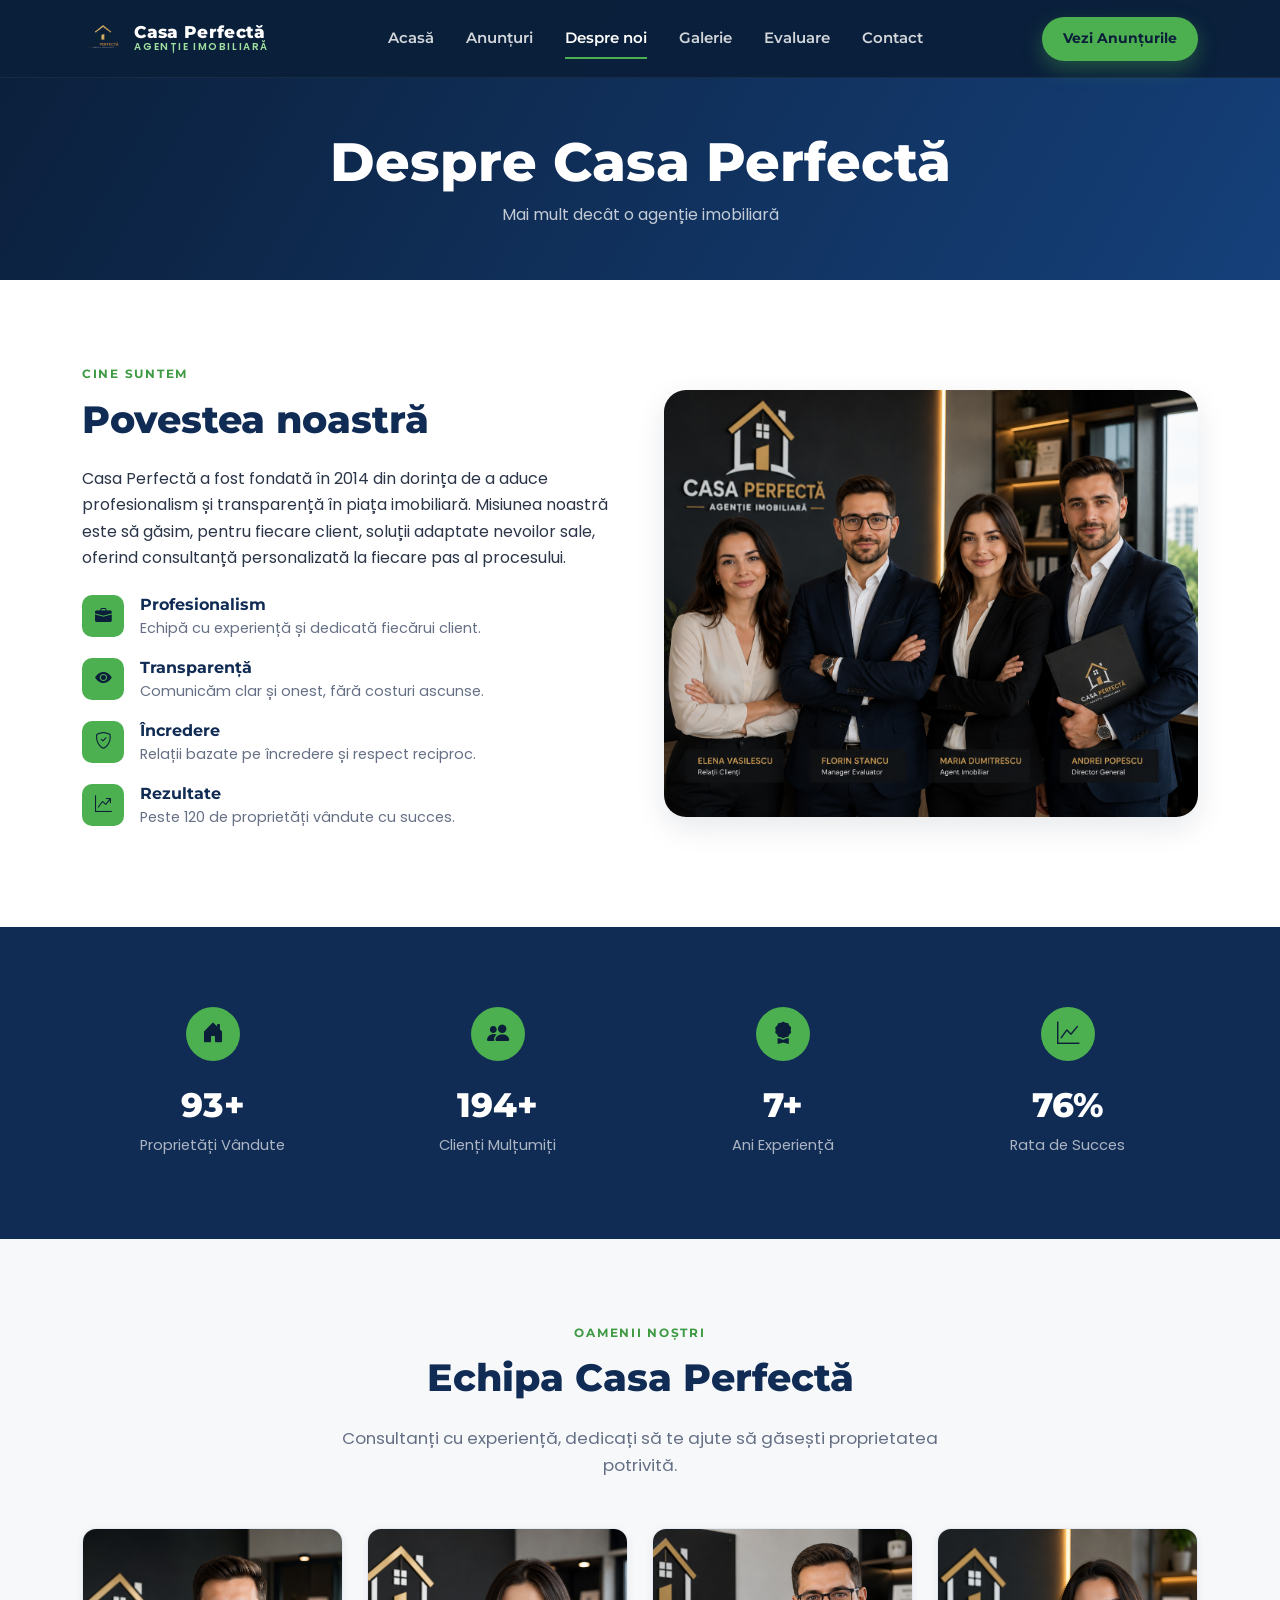
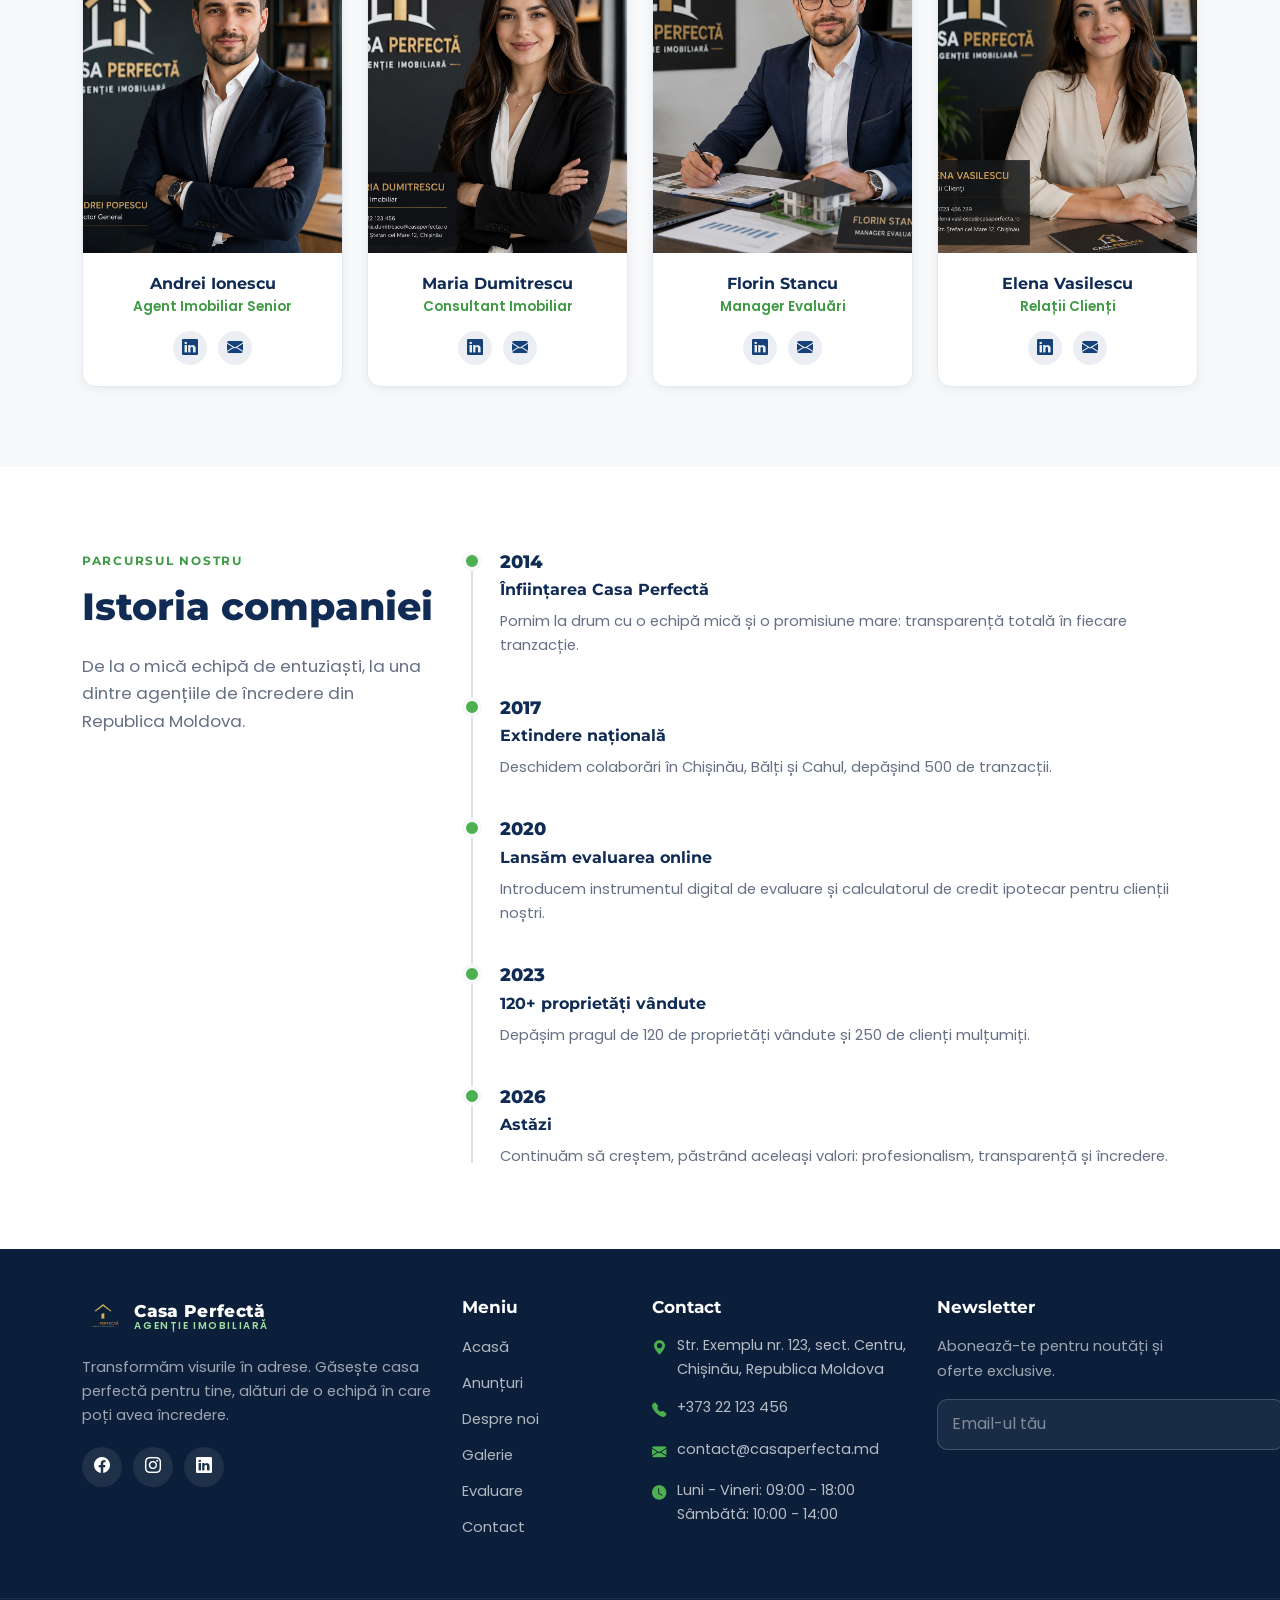
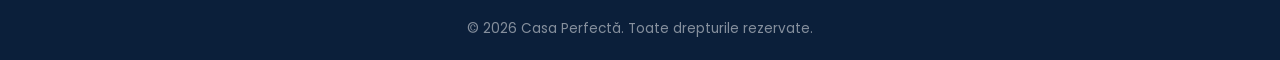
==== about.html @ 6052bcd1 "Primul commit" ====
<!DOCTYPE html>
<html lang="ro-MD">
<head>
<meta charset="UTF-8">
<meta name="viewport" content="width=device-width, initial-scale=1.0">
<title>Despre Noi – Casa Perfectă Agenție Imobiliară</title>
<meta name="description" content="Află povestea, misiunea și echipa Casa Perfectă – peste 10 ani de experiență și 120+ proprietăți vândute cu succes în Republica Moldova.">
<meta name="robots" content="index, follow">
<link rel="canonical" href="about.html">
<meta property="og:title" content="Despre Noi – Casa Perfectă Republica Moldova">
<meta property="og:description" content="Povestea, misiunea și echipa din spatele agenției Casa Perfectă.">
<meta property="og:type" content="website">
<link rel="icon" type="image/png" href="img/logo.png">
<link rel="apple-touch-icon" href="img/logo.png">
<link rel="preconnect" href="https://fonts.googleapis.com">
<link rel="preconnect" href="https://fonts.gstatic.com" crossorigin>
<link href="https://fonts.googleapis.com/css2?family=Montserrat:wght@500;600;700;800&family=Poppins:wght@300;400;500;600&display=swap" rel="stylesheet">
<link href="https://cdn.jsdelivr.net/npm/bootstrap@5.3.3/dist/css/bootstrap.min.css" rel="stylesheet">
<link href="https://cdn.jsdelivr.net/npm/bootstrap-icons@1.11.3/font/bootstrap-icons.css" rel="stylesheet">
<link href="css/style.css" rel="stylesheet">
</head>
<body>
<a href="#main-content" class="skip-link">Sari la conținutul principal</a>

<header>
  <nav class="site-navbar" id="siteNavbar">
    <div class="container navbar-inner">
      <a href="index.html" class="brand" aria-label="Casa Perfectă – Acasă">
        <img src="img/logo.png" alt="Sigla agenției imobiliare Casa Perfectă" width="42" height="42">
        <span class="brand-text"><strong>Casa Perfectă</strong><span>Agenție Imobiliară</span></span>
      </a>
      <ul class="nav-links d-none d-lg-flex">
        <li><a href="index.html">Acasă</a></li>
        <li><a href="listings.html">Anunțuri</a></li>
        <li><a href="about.html" class="active" aria-current="page">Despre noi</a></li>
        <li><a href="gallery.html">Galerie</a></li>
        <li><a href="evaluation.html">Evaluare</a></li>
        <li><a href="contact.html">Contact</a></li>
      </ul>
      <div class="d-none d-lg-block">
        <a href="listings.html" class="btn btn-gold btn-sm-pill">Vezi Anunțurile</a>
      </div>
      <button class="navbar-toggler-custom d-lg-none" type="button" data-bs-toggle="offcanvas" data-bs-target="#mobileMenu" aria-controls="mobileMenu" aria-label="Deschide meniul de navigare">
        <i class="bi bi-list"></i>
      </button>
    </div>
  </nav>

  <div class="offcanvas offcanvas-end offcanvas-menu" tabindex="-1" id="mobileMenu" aria-labelledby="mobileMenuLabel">
    <div class="offcanvas-header">
      <a href="index.html" class="brand">
        <img src="img/logo.png" alt="Casa Perfectă" width="38" height="38">
        <span class="brand-text"><strong>Casa Perfectă</strong><span>Agenție Imobiliară</span></span>
      </a>
      <button type="button" class="btn-close btn-close-custom" data-bs-dismiss="offcanvas" aria-label="Închide meniul"></button>
    </div>
    <div class="offcanvas-body d-flex flex-column">
      <ul class="nav-links">
        <li><a href="index.html">Acasă</a></li>
        <li><a href="listings.html">Anunțuri</a></li>
        <li><a href="about.html" class="active" aria-current="page">Despre noi</a></li>
        <li><a href="gallery.html">Galerie</a></li>
        <li><a href="evaluation.html">Evaluare</a></li>
        <li><a href="contact.html">Contact</a></li>
      </ul>
      <a href="listings.html" class="btn btn-gold w-100">Vezi Anunțurile</a>
      <a href="tel:+37322123456" class="btn btn-outline-light-custom w-100 mt-2">Sună acum</a>
    </div>
  </div>
</header>

<main id="main-content">
  <section class="page-header">
    <div class="container">
      <h1>Despre Casa Perfectă</h1>
      <p>Mai mult decât o agenție imobiliară</p>
    </div>
  </section>

  <!-- POVESTEA NOASTRĂ -->
  <section class="section-pad">
    <div class="container">
      <div class="row align-items-center g-5">
        <div class="col-lg-6">
          <span class="eyebrow">Cine suntem</span>
          <h2>Povestea noastră</h2>
          <p>Casa Perfectă a fost fondată în 2014 din dorința de a aduce profesionalism și transparență în piața imobiliară. Misiunea noastră este să găsim, pentru fiecare client, soluții adaptate nevoilor sale, oferind consultanță personalizată la fiecare pas al procesului.</p>

          <ul class="value-list mt-4">
            <li>
              <div class="value-icon"><i class="bi bi-briefcase-fill"></i></div>
              <div>
                <h3>Profesionalism</h3>
                <p>Echipă cu experiență și dedicată fiecărui client.</p>
              </div>
            </li>
            <li>
              <div class="value-icon"><i class="bi bi-eye-fill"></i></div>
              <div>
                <h3>Transparență</h3>
                <p>Comunicăm clar și onest, fără costuri ascunse.</p>
              </div>
            </li>
            <li>
              <div class="value-icon"><i class="bi bi-shield-check"></i></div>
              <div>
                <h3>Încredere</h3>
                <p>Relații bazate pe încredere și respect reciproc.</p>
              </div>
            </li>
            <li>
              <div class="value-icon"><i class="bi bi-graph-up-arrow"></i></div>
              <div>
                <h3>Rezultate</h3>
                <p>Peste 120 de proprietăți vândute cu succes.</p>
              </div>
            </li>
          </ul>
        </div>
        <div class="col-lg-6">
          <div class="about-photo">
            <img src="img/team/team-group.jpg" alt="Echipa agenției imobiliare Casa Perfectă" loading="lazy" width="1200" height="900">
          </div>
        </div>
      </div>
    </div>
  </section>

  <!-- COUNTER -->
  <section class="section-pad bg-navy">
    <div class="container">
      <div class="counter-row on-dark">
        <div class="counter-item">
          <div class="counter-icon"><i class="bi bi-house-door-fill"></i></div>
          <span class="counter-num" data-target="120" data-suffix="+">0</span>
          <span class="counter-label">Proprietăți Vândute</span>
        </div>
        <div class="counter-item">
          <div class="counter-icon"><i class="bi bi-people-fill"></i></div>
          <span class="counter-num" data-target="250" data-suffix="+">0</span>
          <span class="counter-label">Clienți Mulțumiți</span>
        </div>
        <div class="counter-item">
          <div class="counter-icon"><i class="bi bi-award-fill"></i></div>
          <span class="counter-num" data-target="10" data-suffix="+">0</span>
          <span class="counter-label">Ani Experiență</span>
        </div>
        <div class="counter-item">
          <div class="counter-icon"><i class="bi bi-graph-up"></i></div>
          <span class="counter-num" data-target="98" data-suffix="%">0</span>
          <span class="counter-label">Rata de Succes</span>
        </div>
      </div>
    </div>
  </section>

  <!-- ECHIPA -->
  <section class="section-pad bg-beige">
    <div class="container">
      <div class="text-center mb-5">
        <span class="eyebrow">Oamenii noștri</span>
        <h2>Echipa Casa Perfectă</h2>
        <p class="section-subtitle mx-auto">Consultanți cu experiență, dedicați să te ajute să găsești proprietatea potrivită.</p>
      </div>
      <div class="row g-4">
        <div class="col-sm-6 col-lg-3">
          <article class="team-card">
            <div class="tc-media"><img src="img/team/team-1.jpg" alt="Andrei Ionescu, agent imobiliar senior la Casa Perfectă" loading="lazy" width="500" height="600"></div>
            <div class="tc-body">
              <h3>Andrei Ionescu</h3>
              <p class="role">Agent Imobiliar Senior</p>
              <div class="social-icons">
                <a href="https://linkedin.com" target="_blank" rel="noopener noreferrer" aria-label="LinkedIn Andrei Ionescu"><i class="bi bi-linkedin"></i></a>
                <a href="mailto:andrei@casaperfecta.md" aria-label="Email Andrei Ionescu"><i class="bi bi-envelope-fill"></i></a>
              </div>
            </div>
          </article>
        </div>
        <div class="col-sm-6 col-lg-3">
          <article class="team-card">
            <div class="tc-media"><img src="img/team/team-2.jpg" alt="Maria Dumitrescu, consultant imobiliar la Casa Perfectă" loading="lazy" width="500" height="600"></div>
            <div class="tc-body">
              <h3>Maria Dumitrescu</h3>
              <p class="role">Consultant Imobiliar</p>
              <div class="social-icons">
                <a href="https://linkedin.com" target="_blank" rel="noopener noreferrer" aria-label="LinkedIn Maria Dumitrescu"><i class="bi bi-linkedin"></i></a>
                <a href="mailto:maria@casaperfecta.md" aria-label="Email Maria Dumitrescu"><i class="bi bi-envelope-fill"></i></a>
              </div>
            </div>
          </article>
        </div>
        <div class="col-sm-6 col-lg-3">
          <article class="team-card">
            <div class="tc-media"><img src="img/team/team-3.jpg" alt="Florin Stancu, manager evaluări la Casa Perfectă" loading="lazy" width="500" height="600"></div>
            <div class="tc-body">
              <h3>Florin Stancu</h3>
              <p class="role">Manager Evaluări</p>
              <div class="social-icons">
                <a href="https://linkedin.com" target="_blank" rel="noopener noreferrer" aria-label="LinkedIn Florin Stancu"><i class="bi bi-linkedin"></i></a>
                <a href="mailto:florin@casaperfecta.md" aria-label="Email Florin Stancu"><i class="bi bi-envelope-fill"></i></a>
              </div>
            </div>
          </article>
        </div>
        <div class="col-sm-6 col-lg-3">
          <article class="team-card">
            <div class="tc-media"><img src="img/team/team-4.jpg" alt="Elena Vasilescu, specialist relații clienți la Casa Perfectă" loading="lazy" width="500" height="600"></div>
            <div class="tc-body">
              <h3>Elena Vasilescu</h3>
              <p class="role">Relații Clienți</p>
              <div class="social-icons">
                <a href="https://linkedin.com" target="_blank" rel="noopener noreferrer" aria-label="LinkedIn Elena Vasilescu"><i class="bi bi-linkedin"></i></a>
                <a href="mailto:elena@casaperfecta.md" aria-label="Email Elena Vasilescu"><i class="bi bi-envelope-fill"></i></a>
              </div>
            </div>
          </article>
        </div>
      </div>
    </div>
  </section>

  <!-- TIMELINE -->
  <section class="section-pad">
    <div class="container">
      <div class="row">
        <div class="col-lg-4">
          <span class="eyebrow">Parcursul nostru</span>
          <h2>Istoria companiei</h2>
          <p class="section-subtitle">De la o mică echipă de entuziaști, la una dintre agențiile de încredere din Republica Moldova.</p>
        </div>
        <div class="col-lg-8">
          <div class="timeline mt-4 mt-lg-0">
            <div class="timeline-item">
              <span class="year">2014</span>
              <h3>Înființarea Casa Perfectă</h3>
              <p>Pornim la drum cu o echipă mică și o promisiune mare: transparență totală în fiecare tranzacție.</p>
            </div>
            <div class="timeline-item">
              <span class="year">2017</span>
              <h3>Extindere națională</h3>
              <p>Deschidem colaborări în Chișinău, Bălți și Cahul, depășind 500 de tranzacții.</p>
            </div>
            <div class="timeline-item">
              <span class="year">2020</span>
              <h3>Lansăm evaluarea online</h3>
              <p>Introducem instrumentul digital de evaluare și calculatorul de credit ipotecar pentru clienții noștri.</p>
            </div>
            <div class="timeline-item">
              <span class="year">2023</span>
              <h3>120+ proprietăți vândute</h3>
              <p>Depășim pragul de 120 de proprietăți vândute și 250 de clienți mulțumiți.</p>
            </div>
            <div class="timeline-item">
              <span class="year">2026</span>
              <h3>Astăzi</h3>
              <p>Continuăm să creștem, păstrând aceleași valori: profesionalism, transparență și încredere.</p>
            </div>
          </div>
        </div>
      </div>
    </div>
  </section>
</main>

<footer class="site-footer">
  <div class="container py-5">
    <div class="row gy-4">
      <div class="col-lg-4 col-md-6">
        <a href="index.html" class="brand mb-3 d-inline-flex">
          <img src="img/logo.png" alt="Casa Perfectă" width="42" height="42">
          <span class="brand-text"><strong>Casa Perfectă</strong><span>Agenție Imobiliară</span></span>
        </a>
        <p>Transformăm visurile în adrese. Găsește casa perfectă pentru tine, alături de o echipă în care poți avea încredere.</p>
        <div class="social-icons">
          <a href="https://facebook.com" target="_blank" rel="noopener noreferrer" aria-label="Pagina noastră de Facebook"><i class="bi bi-facebook"></i></a>
          <a href="https://instagram.com" target="_blank" rel="noopener noreferrer" aria-label="Pagina noastră de Instagram"><i class="bi bi-instagram"></i></a>
          <a href="https://linkedin.com" target="_blank" rel="noopener noreferrer" aria-label="Pagina noastră de LinkedIn"><i class="bi bi-linkedin"></i></a>
        </div>
      </div>
      <div class="col-lg-2 col-md-6">
        <h3>Meniu</h3>
        <ul class="footer-links">
          <li><a href="index.html">Acasă</a></li>
          <li><a href="listings.html">Anunțuri</a></li>
          <li><a href="about.html">Despre noi</a></li>
          <li><a href="gallery.html">Galerie</a></li>
          <li><a href="evaluation.html">Evaluare</a></li>
          <li><a href="contact.html">Contact</a></li>
        </ul>
      </div>
      <div class="col-lg-3 col-md-6">
        <h3>Contact</h3>
        <ul class="footer-contact">
          <li><i class="bi bi-geo-alt-fill"></i><span>Str. Exemplu nr. 123, sect. Centru, Chișinău, Republica Moldova</span></li>
          <li><i class="bi bi-telephone-fill"></i><span><a href="tel:+37322123456">+373 22 123 456</a></span></li>
          <li><i class="bi bi-envelope-fill"></i><span><a href="mailto:contact@casaperfecta.md">contact@casaperfecta.md</a></span></li>
          <li><i class="bi bi-clock-fill"></i><span>Luni - Vineri: 09:00 - 18:00<br>Sâmbătă: 10:00 - 14:00</span></li>
        </ul>
      </div>
      <div class="col-lg-3 col-md-6">
        <h3>Newsletter</h3>
        <p>Abonează-te pentru noutăți și oferte exclusive.</p>
        <form class="newsletter-form" id="newsletterForm" novalidate>
          <label for="newsletterEmail" class="visually-hidden">Adresa ta de email</label>
          <input type="email" id="newsletterEmail" placeholder="Email-ul tău" required>
          <button type="submit" aria-label="Abonează-te"><i class="bi bi-send-fill"></i></button>
        </form>
      </div>
    </div>
  </div>
  <div class="footer-bottom">
    <div class="container">&copy; <span id="currentYear">2026</span> Casa Perfectă. Toate drepturile rezervate.</div>
  </div>
</footer>

<button class="back-to-top" id="backToTop" aria-label="Înapoi sus"><i class="bi bi-arrow-up"></i></button>

<script src="https://cdn.jsdelivr.net/npm/bootstrap@5.3.3/dist/js/bootstrap.bundle.min.js"></script>
<script src="js/main.js" defer></script>
</body>
</html>
---- css/style.css ----
/* ==========================================================================
   CASA PERFECTĂ — style.css
   Agenție imobiliară — foaie de stil principală
  Paletă: albastru închis + verde accent (vezi variabile mai jos)
   Fonturi: Montserrat (titluri) / Poppins (text)
   ========================================================================== */

/* ---------- 1. DESIGN TOKENS ---------- */
:root{
  /* Culori principale */
  --navy-900:#0b1f3a;
  --navy-800:#102b54;
  --navy-700:#15407a;
  --navy-600:#1565C0;
  --navy-tint:#4f8fd8;

  --gold-300:#c9eecb;
  --gold-400:#9fdf9f;
  --gold-500:#4CAF50;
  --gold-600:#3f9a44;
  --gold-700:#2f7d33;

  --beige-100:#f6f8fa;
  --beige-200:#ebeff4;
  --beige-300:#d9e1ea;

  --gray-100:#f4f7fb;
  --gray-200:#e3eaf2;
  --gray-400:#98a6b8;
  --gray-600:#64748b;
  --gray-800:#334155;

  --white:#ffffff;
  --text-body:#2b3548;
  --text-muted:#667085;

  /* Tipografie */
  --font-heading:'Montserrat', sans-serif;
  --font-body:'Poppins', sans-serif;

  /* Layout */
  --radius-sm:8px;
  --radius-md:14px;
  --radius-lg:22px;
  --shadow-sm:0 2px 10px rgba(11,31,58,.06);
  --shadow-md:0 10px 30px rgba(11,31,58,.10);
  --shadow-lg:0 20px 50px rgba(11,31,58,.18);
  --navbar-h:78px;
}

/* ---------- 2. RESET / BASE ---------- */
html{scroll-behavior:smooth; scroll-padding-top:calc(var(--navbar-h) + 12px);}
body{
  font-family:var(--font-body);
  color:var(--text-body);
  background:var(--white);
  font-size:16px;
  line-height:1.65;
  -webkit-font-smoothing:antialiased;
}
img{max-width:100%; height:auto; display:block;}
a{text-decoration:none; color:inherit;}
ul{list-style:none; margin:0; padding:0;}
button{font-family:inherit;}

h1,h2,h3,h4,h5,h6{
  font-family:var(--font-heading);
  font-weight:700;
  color:var(--navy-800) !important;
  line-height:1.2;
  margin-bottom:.6em;
}
h1{font-size:clamp(2rem, 1.4rem + 2.6vw, 3.4rem); font-weight:800;}
h2{font-size:clamp(1.6rem, 1.3rem + 1.4vw, 2.4rem); font-weight:800;}
h3{font-size:clamp(1.2rem, 1.05rem + .6vw, 1.5rem);}
p{margin-bottom:1rem;}
.text-muted-custom{color:var(--text-muted);}
.eyebrow{
  display:inline-block;
  font-family:var(--font-heading);
  font-weight:700;
  font-size:.78rem;
  letter-spacing:.14em;
  text-transform:uppercase;
  color:var(--gold-600);
  margin-bottom:.75rem;
}
.section-title{margin-bottom:.5rem;}
.section-subtitle{color:var(--text-muted); font-size:1.05rem; max-width:640px;}
.section-pad{padding:5rem 0;}
@media (max-width:767.98px){.section-pad{padding:3.2rem 0;}}
.bg-beige{background:var(--beige-100);}
.bg-navy{background:var(--navy-800); color:var(--white);}
.bg-navy h1,.bg-navy h2,.bg-navy h3{color:var(--white) !important;}

:focus-visible{outline:3px solid var(--gold-400); outline-offset:2px; border-radius:4px;}

/* ---------- 3. BUTTONS ---------- */
.btn{
  font-family:var(--font-heading);
  font-weight:700;
  font-size:.95rem;
  border-radius:10px;
  padding:.8rem 1.7rem;
  min-height:44px;
  display:inline-flex;
  align-items:center;
  justify-content:center;
  gap:.5rem;
  transition:transform .18s ease, box-shadow .18s ease, background-color .18s ease, color .18s ease, border-color .18s ease;
  border:2px solid transparent;
}
.btn-gold{
  background:var(--gold-500);
  color:var(--navy-900);
  box-shadow:0 8px 20px rgba(76,175,80,.35);
}
.btn-gold:hover, .btn-gold:focus{
  background:var(--gold-600);
  color:var(--navy-900);
  transform:translateY(-2px);
  box-shadow:0 12px 26px rgba(76,175,80,.45);
}
.btn-outline-light-custom{
  background:transparent;
  border-color:rgba(255,255,255,.55);
  color:var(--white);
}
.btn-outline-light-custom:hover{
  background:rgba(255,255,255,.12);
  border-color:var(--white);
  color:var(--white);
}
.btn-navy{
  background:var(--navy-800);
  color:var(--white);
}
.btn-navy:hover{background:var(--navy-700); color:var(--white); transform:translateY(-2px);}
.btn-outline-navy{
  background:transparent;
  border-color:var(--navy-700);
  color:var(--navy-700);
}
.btn-outline-navy:hover{background:var(--navy-700); color:var(--white);}
.btn-link-gold{
  color:var(--gold-600);
  font-weight:700;
  padding:.4rem 0;
  border-bottom:2px solid transparent;
}
.btn-link-gold:hover{border-color:var(--gold-500); color:var(--gold-700);}
.btn-sm-pill{border-radius:999px; padding:.55rem 1.2rem; font-size:.85rem;}

/* ---------- 4. NAVBAR ---------- */
.site-navbar{
  position:fixed; top:0; left:0; right:0; z-index:1040;
  height:var(--navbar-h);
  background:rgba(11,31,58,.97);
  -webkit-backdrop-filter:blur(6px);
  backdrop-filter:blur(6px);
  border-bottom:1px solid rgba(255,255,255,.06);
  transition:height .25s ease, background-color .25s ease;
}
.site-navbar.is-scrolled{height:64px; box-shadow:0 6px 24px rgba(0,0,0,.25);}
.site-navbar .navbar-inner{height:100%; display:flex; align-items:center; justify-content:space-between;}
.brand{display:flex; align-items:center; gap:.65rem;}
.brand img{width:42px; height:42px;}
.brand-text{display:flex; flex-direction:column; line-height:1.05;}
.brand-text strong{font-family:var(--font-heading); font-weight:800; color:var(--white); font-size:1.05rem; letter-spacing:.02em;}
.brand-text span{font-size:.62rem; letter-spacing:.16em; color:var(--gold-400); text-transform:uppercase; font-weight:600;}

.nav-links{display:flex; align-items:center; gap:2rem;}
.nav-links a{
  font-family:var(--font-heading);
  font-weight:600;
  font-size:.93rem;
  color:rgba(255,255,255,.82);
  position:relative;
  padding:.4rem 0;
  min-height:44px;
  display:flex;
  align-items:center;
}
.nav-links a::after{
  content:""; position:absolute; left:0; bottom:2px; width:0; height:2px;
  background:var(--gold-500); transition:width .2s ease;
}
.nav-links a:hover::after, .nav-links a.active::after{width:100%;}
.nav-links a.active{color:var(--white);}

.navbar-toggler-custom{
  background:transparent; border:0; color:var(--white); font-size:1.6rem;
  width:44px; height:44px; display:flex; align-items:center; justify-content:center;
}

.offcanvas-menu{background:var(--navy-900); color:var(--white); width:300px;}
.offcanvas-menu .offcanvas-header{border-bottom:1px solid rgba(255,255,255,.08);}
.offcanvas-menu .nav-links{flex-direction:column; align-items:flex-start; gap:0; width:100%;}
.offcanvas-menu .nav-links a{width:100%; padding:.9rem 0; min-height:48px; border-bottom:1px solid rgba(255,255,255,.06);}
.offcanvas-menu .btn{width:100%; margin-top:1.2rem;}
.btn-close-custom{filter:invert(1); opacity:.8;}

/* ---------- 5. HERO (index) ---------- */
.hero-home{
  --hero-img:url("../img/hero/hero-home.jpg");
}
.hero{
  position:relative;
  margin-top:0;
  padding-top:calc(var(--navbar-h) + 5rem);
  padding-bottom:6rem;
  background:linear-gradient(120deg, rgba(11,31,58,.94) 0%, rgba(16,43,84,.88) 45%, rgba(21,64,122,.65) 100%), var(--navy-900);
  background-size:cover;
  overflow:hidden;
}
.hero::after{
  content:""; position:absolute; inset:0; z-index:0;
  background-image:var(--hero-img);
  background-size:cover; background-position:center;
  opacity:.42; mix-blend-mode:luminosity;
}
.hero .container{position:relative; z-index:1;}
.hero h1{color:var(--white) !important; max-width:680px;}
.hero h1 .text-gold{color:var(--gold-400);}
.hero p.lead{color:rgba(255,255,255,.82); max-width:560px; font-size:1.12rem;}

.advantage-strip{
  position:relative; z-index:1;
  margin-top:3.5rem;
  display:grid;
  grid-template-columns:repeat(4,1fr);
  gap:1.25rem;
}
@media (max-width:991.98px){.advantage-strip{grid-template-columns:repeat(2,1fr);}}
@media (max-width:575.98px){.advantage-strip{grid-template-columns:1fr;}}
.advantage-card{
  background:rgba(255,255,255,.06);
  border:1px solid rgba(255,255,255,.12);
  border-radius:var(--radius-md);
  padding:1.5rem 1.3rem;
  color:var(--white);
}
.advantage-card .adv-icon{
  width:48px; height:48px; border-radius:12px;
  background:var(--gold-500); color:var(--navy-900);
  display:flex; align-items:center; justify-content:center;
  font-size:1.3rem; margin-bottom:1rem;
}
.advantage-card h3{color:var(--white) !important; font-size:1.05rem; margin-bottom:.35rem;}
.advantage-card p{color:rgba(255,255,255,.68); font-size:.92rem; margin-bottom:0;}

/* Page header banner (toate paginile interioare) */
.page-header{
  background:linear-gradient(120deg, var(--navy-900), var(--navy-700));
  color:var(--white);
  padding-top:calc(var(--navbar-h) + 3.2rem);
  padding-bottom:3.2rem;
  text-align:center;
}
.page-header h1{color:var(--white) !important; margin-bottom:.5rem;}
.page-header p{color:rgba(255,255,255,.75); max-width:560px; margin:0 auto;}

/* ---------- 6. CARDS: proprietăți ---------- */
.property-card{
  background:var(--white);
  border-radius:var(--radius-md);
  overflow:hidden;
  box-shadow:var(--shadow-sm);
  border:1px solid var(--gray-200);
  transition:transform .22s ease, box-shadow .22s ease;
  height:100%;
  display:flex; flex-direction:column;
}
.property-card:hover{transform:translateY(-6px); box-shadow:var(--shadow-lg);}
.property-card .pc-media{position:relative; aspect-ratio:4/3; overflow:hidden;}
.property-card .pc-media img{width:100%; height:100%; object-fit:cover; transition:transform .4s ease;}
.property-card:hover .pc-media img{transform:scale(1.07);}
.pc-badge{
  position:absolute; top:.85rem; left:.85rem;
  background:var(--gold-500); color:var(--navy-900);
  font-family:var(--font-heading); font-weight:700; font-size:.72rem;
  padding:.32rem .7rem; border-radius:999px; letter-spacing:.02em;
}
.pc-fav{
  position:absolute; top:.85rem; right:.85rem;
  width:36px; height:36px; border-radius:50%;
  background:rgba(255,255,255,.9); color:var(--navy-700);
  display:flex; align-items:center; justify-content:center;
  border:0; font-size:1rem;
}
.pc-body{padding:1.2rem 1.3rem 1.4rem; display:flex; flex-direction:column; flex:1;}
.pc-body h3{font-size:1.05rem; margin-bottom:.25rem;}
.pc-body h3 a{color:var(--navy-800);}
.pc-body h3 a:hover{color:var(--gold-600);}
.pc-location{color:var(--text-muted); font-size:.86rem; display:flex; align-items:center; gap:.4rem; margin-bottom:.7rem;}
.pc-price{font-family:var(--font-heading); font-weight:800; color:var(--gold-600); font-size:1.3rem; margin-bottom:.8rem;}
.pc-specs{
  display:flex; gap:1rem; flex-wrap:wrap;
  border-top:1px solid var(--gray-200);
  padding-top:.8rem; margin-top:auto;
  font-size:.83rem; color:var(--text-muted);
}
.pc-specs span{display:flex; align-items:center; gap:.35rem;}

/* ---------- 7. TESTIMONIALS ---------- */
.testimonial-section{
  background:linear-gradient(120deg, var(--navy-900), var(--navy-700));
  color:var(--white);
  position:relative;
}
.testimonial-slider{max-width:760px; margin:0 auto; position:relative;}
.testimonial-track{overflow:hidden;}
.testimonial-slides{display:flex; transition:transform .5s ease;}
.testimonial-slide{flex:0 0 100%; text-align:center; padding:0 1rem;}
.testimonial-section h2{color:var(--white) !important;}
.testimonial-slide .quote-icon{font-size:2.2rem; color:var(--gold-500); margin-bottom:1rem;}
.testimonial-slide p.quote{font-size:1.15rem; color:rgba(255,255,255,.92); max-width:620px; margin:0 auto 1.5rem;}
.testimonial-author{display:flex; align-items:center; justify-content:center; gap:.8rem;}
.testimonial-author img{width:54px; height:54px; border-radius:50%; object-fit:cover; border:2px solid var(--gold-500);}
.testimonial-author .name{font-family:var(--font-heading); font-weight:700; color:var(--white); display:block;}
.testimonial-author .role{font-size:.82rem; color:rgba(255,255,255,.6);}
.slider-controls{display:flex; justify-content:center; align-items:center; gap:1.4rem; margin-top:2rem;}
.slider-arrow{
  width:44px; height:44px; border-radius:50%; border:1px solid rgba(255,255,255,.3);
  background:transparent; color:var(--white); display:flex; align-items:center; justify-content:center;
  transition:background .2s ease;
}
.slider-arrow:hover{background:rgba(255,255,255,.12);}
.slider-dots{display:flex; gap:.5rem;}
.slider-dots button{
  width:9px; height:9px; border-radius:50%; border:0; background:rgba(255,255,255,.3); padding:0;
}
.slider-dots button.active{background:var(--gold-500); width:22px; border-radius:6px;}

/* ---------- 8. COUNTERS ---------- */
.counter-row{display:grid; grid-template-columns:repeat(4,1fr); gap:1.5rem; text-align:center;}
@media (max-width:767.98px){.counter-row{grid-template-columns:repeat(2,1fr); gap:1.2rem;}}
.counter-item .counter-icon{
  width:54px; height:54px; border-radius:50%; background:var(--gold-500); color:var(--navy-900);
  display:flex; align-items:center; justify-content:center; font-size:1.4rem; margin:0 auto 1rem;
}
.counter-item .counter-num{
  font-family:var(--font-heading); font-weight:800; font-size:2.1rem; color:var(--navy-800);
  display:block;
}
.counter-row.on-dark .counter-num{color:var(--white);}
.counter-item .counter-label{color:var(--text-muted); font-size:.92rem;}
.counter-row.on-dark .counter-label{color:rgba(255,255,255,.65);}

/* ---------- 9. FOOTER ---------- */
.site-footer{background:var(--navy-900); color:rgba(255,255,255,.72);}
.site-footer h3{color:var(--white) !important; font-size:1.05rem; margin-bottom:1.1rem;}
.site-footer .brand-text strong{color:var(--white);}
.site-footer p{color:rgba(255,255,255,.6); font-size:.92rem;}
.footer-links li{margin-bottom:.6rem;}
.footer-links a{color:rgba(255,255,255,.68); font-size:.92rem; transition:color .2s ease;}
.footer-links a:hover{color:var(--gold-400);}
.footer-contact li{display:flex; gap:.7rem; margin-bottom:.9rem; font-size:.9rem; color:rgba(255,255,255,.7);}
.footer-contact li i{color:var(--gold-500); margin-top:.2rem;}
.social-icons{display:flex; gap:.7rem; margin-top:1.2rem;}
.social-icons a{
  width:40px; height:40px; border-radius:50%; background:rgba(255,255,255,.08);
  display:flex; align-items:center; justify-content:center; color:var(--white);
  transition:background .2s ease;
}
.social-icons a:hover{background:var(--gold-500); color:var(--navy-900);}
.newsletter-form{display:flex; gap:.5rem;}
.newsletter-form input{
  flex:1; border-radius:10px; border:1px solid rgba(255,255,255,.18);
  background:rgba(255,255,255,.06); color:var(--white); padding:.7rem .9rem; min-height:44px;
}
.newsletter-form input::placeholder{color:rgba(255,255,255,.45);}
.newsletter-form button{
  width:44px; height:44px; border-radius:10px; background:var(--gold-500); color:var(--navy-900); border:0;
  display:flex; align-items:center; justify-content:center; flex-shrink:0;
}
.footer-bottom{border-top:1px solid rgba(255,255,255,.08); padding:1.2rem 0; font-size:.85rem; text-align:center; color:rgba(255,255,255,.5);}

/* ---------- 10. BACK TO TOP ---------- */
.back-to-top{
  position:fixed; right:1.4rem; bottom:1.4rem; z-index:1030;
  width:48px; height:48px; border-radius:50%;
  background:var(--gold-500); color:var(--navy-900); border:0;
  display:flex; align-items:center; justify-content:center; font-size:1.2rem;
  box-shadow:var(--shadow-md);
  opacity:0; visibility:hidden; transform:translateY(12px);
  transition:opacity .25s ease, transform .25s ease, visibility .25s ease;
}
.back-to-top.show{opacity:1; visibility:visible; transform:translateY(0);}
.back-to-top:hover{background:var(--gold-600);}

/* ---------- 11. LISTINGS PAGE: filtre ---------- */
.filter-bar{
  background:var(--white);
  border-radius:var(--radius-md);
  box-shadow:var(--shadow-md);
  padding:1.6rem;
  margin-top:-4.5rem;
  position:relative; z-index:2;
}
.filter-bar label{font-size:.8rem; font-weight:700; color:var(--navy-700); margin-bottom:.35rem; font-family:var(--font-heading);}
.filter-bar .form-control, .filter-bar .form-select{
  border-radius:10px; border:1px solid var(--gray-200); min-height:46px; font-size:.92rem;
}
.filter-bar .form-control:focus, .filter-bar .form-select:focus{
  border-color:var(--gold-500); box-shadow:0 0 0 .2rem rgba(76,175,80,.18);
}
.results-bar{display:flex; align-items:center; justify-content:space-between; flex-wrap:wrap; gap:1rem; margin:2.2rem 0 1.5rem;}
.results-count{color:var(--text-muted); font-size:.93rem;}
.sort-select{min-width:220px;}
.no-results{display:none; text-align:center; padding:3.5rem 1rem; color:var(--text-muted);}
.no-results.show{display:block;}
.no-results i{font-size:2.6rem; color:var(--gray-400); margin-bottom:1rem; display:block;}

.pagination-custom{display:flex; justify-content:center; gap:.5rem; margin-top:2.5rem; flex-wrap:wrap;}
.pagination-custom button{
  min-width:44px; height:44px; border-radius:10px; border:1px solid var(--gray-200); background:var(--white);
  color:var(--navy-700); font-weight:600; font-family:var(--font-heading);
}
.pagination-custom button.active{background:var(--navy-800); color:var(--white); border-color:var(--navy-800);}
.pagination-custom button:disabled{opacity:.4;}

/* ---------- 12. ABOUT PAGE ---------- */
.value-list li{display:flex; gap:1rem; margin-bottom:1.1rem;}
.value-list .value-icon{
  width:42px; height:42px; border-radius:10px; background:var(--gold-500); color:var(--navy-900);
  display:flex; align-items:center; justify-content:center; flex-shrink:0; font-size:1.05rem;
}
.value-list h3{font-size:1rem; margin-bottom:.15rem;}
.value-list p{font-size:.9rem; color:var(--text-muted); margin-bottom:0;}
.about-photo{border-radius:var(--radius-lg); overflow:hidden; box-shadow:var(--shadow-md);}

.team-card{text-align:center; background:var(--white); border-radius:var(--radius-md); overflow:hidden; box-shadow:var(--shadow-sm); border:1px solid var(--gray-200); transition:transform .2s ease, box-shadow .2s ease;}
.team-card:hover{transform:translateY(-6px); box-shadow:var(--shadow-lg);}
.team-card .tc-media{aspect-ratio:4/5; overflow:hidden;}
.team-card .tc-media img{width:100%; height:100%; object-fit:cover;}
.team-card .tc-body{padding:1.3rem;}
.team-card h3{font-size:1rem; margin-bottom:.2rem;}
.team-card .role{color:var(--gold-600); font-size:.85rem; font-weight:600; margin-bottom:.8rem;}
.team-card .social-icons{justify-content:center; margin-top:.6rem;}
.team-card .social-icons a{width:34px; height:34px; background:var(--beige-200); color:var(--navy-700);}

.timeline{position:relative; padding-left:2.4rem;}
.timeline::before{content:""; position:absolute; left:9px; top:6px; bottom:6px; width:2px; background:var(--beige-300);}
.timeline-item{position:relative; padding-bottom:2.2rem;}
.timeline-item:last-child{padding-bottom:0;}
.timeline-item::before{
  content:""; position:absolute; left:-2.4rem; top:4px; width:20px; height:20px; border-radius:50%;
  background:var(--gold-500); border:4px solid var(--beige-100);
}
.timeline-item .year{font-family:var(--font-heading); font-weight:800; color:var(--navy-800); font-size:1.1rem;}
.timeline-item h3{margin-top:.25rem; font-size:1rem;}
.timeline-item p{color:var(--text-muted); font-size:.92rem; margin-bottom:0;}

/* ---------- 13. GALERIE + LIGHTBOX ---------- */
.gallery-filters{display:flex; flex-wrap:wrap; gap:.6rem; justify-content:center; margin-bottom:2.5rem;}
.gallery-filters button{
  border:1px solid var(--gray-200); background:var(--white); color:var(--navy-700);
  font-family:var(--font-heading); font-weight:600; font-size:.86rem;
  padding:.6rem 1.3rem; border-radius:999px; transition:all .2s ease; min-height:44px;
}
.gallery-filters button.active, .gallery-filters button:hover{background:var(--gold-500); border-color:var(--gold-500); color:var(--navy-900);}

.gallery-grid{
  display:grid;
  grid-template-columns:repeat(4, 1fr);
  gap:1.1rem;
}
@media (max-width:991.98px){.gallery-grid{grid-template-columns:repeat(3,1fr);}}
@media (max-width:575.98px){.gallery-grid{grid-template-columns:repeat(2,1fr);}}
.gallery-item{
  border-radius:var(--radius-md); overflow:hidden; cursor:pointer; position:relative; aspect-ratio:1/1;
  transition:transform .2s ease, opacity .25s ease;
}
.gallery-item.hide{display:none;}
.gallery-item img{width:100%; height:100%; object-fit:cover; transition:transform .4s ease;}
.gallery-item:hover img{transform:scale(1.09);}
.gallery-item .gi-overlay{
  position:absolute; inset:0; background:linear-gradient(0deg, rgba(11,31,58,.78), transparent 55%);
  display:flex; align-items:flex-end; padding:.9rem; opacity:0; transition:opacity .25s ease;
}
.gallery-item:hover .gi-overlay{opacity:1;}
.gi-overlay span{color:var(--white); font-family:var(--font-heading); font-weight:700; font-size:.85rem;}
.gallery-item .gi-zoom{
  position:absolute; top:.7rem; right:.7rem; width:34px; height:34px; border-radius:50%;
  background:rgba(255,255,255,.9); color:var(--navy-800); display:flex; align-items:center; justify-content:center;
  opacity:0; transition:opacity .25s ease; font-size:.85rem;
}
.gallery-item:hover .gi-zoom{opacity:1;}

.lightbox-overlay{
  position:fixed; inset:0; background:rgba(8,14,26,.94); z-index:1080;
  display:none; align-items:center; justify-content:center; padding:2rem;
}
.lightbox-overlay.open{display:flex;}
.lightbox-content{max-width:900px; width:100%; text-align:center;}
.lightbox-content img{max-height:75vh; margin:0 auto; border-radius:10px; box-shadow:0 20px 60px rgba(0,0,0,.5);}
.lightbox-caption{color:var(--white); margin-top:1rem; font-family:var(--font-heading);}
.lightbox-close, .lightbox-prev, .lightbox-next{
  position:fixed; background:rgba(255,255,255,.1); border:1px solid rgba(255,255,255,.25); color:var(--white);
  width:48px; height:48px; border-radius:50%; display:flex; align-items:center; justify-content:center; font-size:1.2rem;
}
.lightbox-close{top:1.5rem; right:1.5rem;}
.lightbox-prev{left:1.5rem; top:50%; transform:translateY(-50%);}
.lightbox-next{right:1.5rem; top:50%; transform:translateY(-50%);}
.lightbox-close:hover, .lightbox-prev:hover, .lightbox-next:hover{background:var(--gold-500); color:var(--navy-900); border-color:var(--gold-500);}
@media (max-width:575.98px){
  .lightbox-prev, .lightbox-next{width:40px; height:40px;}
  .lightbox-prev{left:.5rem;} .lightbox-next{right:.5rem;}
  .lightbox-close{top:.7rem; right:.7rem;}
}

/* ---------- 14. FORMS (contact / evaluare) ---------- */
.form-card{background:var(--white); border-radius:var(--radius-lg); box-shadow:var(--shadow-md); padding:2.2rem; border:1px solid var(--gray-200);}
.form-card-dark{background:var(--navy-800); color:var(--white); border-radius:var(--radius-lg); padding:2.2rem;}
.form-card-dark h2, .form-card-dark h3{color:var(--white) !important;}
.form-card-dark .form-label{color:rgba(255,255,255,.85);}
.form-label{font-family:var(--font-heading); font-weight:600; font-size:.88rem; color:var(--navy-700); margin-bottom:.4rem;}
.form-control, .form-select{
  border-radius:10px; border:1px solid var(--gray-200); min-height:46px; padding:.65rem .9rem; font-size:.95rem;
}
textarea.form-control{min-height:120px;}
.form-control:focus, .form-select:focus{border-color:var(--gold-500); box-shadow:0 0 0 .2rem rgba(76,175,80,.18);}
.form-card-dark .form-control, .form-card-dark .form-select{
  background:rgba(255,255,255,.07); border-color:rgba(255,255,255,.18); color:var(--white);
}
.form-card-dark .form-control::placeholder{color:rgba(255,255,255,.4);}
.invalid-feedback-custom{display:none; color:#e85d5d; font-size:.82rem; margin-top:.35rem;}
.was-validated-field.is-invalid .form-control,
.was-validated-field.is-invalid .form-select{border-color:#e85d5d;}
.was-validated-field.is-invalid .invalid-feedback-custom{display:block;}
.was-validated-field.is-valid .form-control,
.was-validated-field.is-valid .form-select{border-color:#4caf50;}
.form-success-msg{
  display:none; background:rgba(76,175,80,.12); border:1px solid #4caf50; color:#2e7d32;
  border-radius:10px; padding:1rem 1.2rem; margin-top:1rem; font-size:.92rem; align-items:center; gap:.6rem;
}
.form-success-msg.show{display:flex;}
.form-card-dark .form-success-msg{background:rgba(76,175,80,.18); color:#a5e6a8;}

/* Rezultat evaluare / credit */
.result-box{
  background:linear-gradient(135deg, var(--navy-800), var(--navy-700));
  color:var(--white); border-radius:var(--radius-lg); padding:2.2rem; text-align:center; height:100%;
  display:flex; flex-direction:column; justify-content:center;
}
.result-box .result-label{font-size:.85rem; color:rgba(255,255,255,.65); text-transform:uppercase; letter-spacing:.08em; font-family:var(--font-heading); font-weight:700;}
.result-box .result-value{font-family:var(--font-heading); font-weight:800; font-size:2.6rem; color:var(--gold-400); margin:.4rem 0;}
.result-box .result-range{color:rgba(255,255,255,.7); font-size:.88rem; margin-bottom:1.2rem;}
.result-box img{width:90px; margin:0 auto 1rem; opacity:.9;}
.result-box .result-note{font-size:.8rem; color:rgba(255,255,255,.55); margin-bottom:0;}

.calc-breakdown{margin-top:1rem; font-size:.88rem; color:rgba(255,255,255,.7); text-align:left;}
.calc-breakdown div{display:flex; justify-content:space-between; padding:.4rem 0; border-bottom:1px dashed rgba(255,255,255,.15);}
.calc-breakdown div:last-child{border-bottom:0;}

/* ---------- 15. CONTACT INFO + MAP ---------- */
.contact-info-list li{display:flex; gap:1rem; margin-bottom:1.4rem;}
.contact-info-list .ci-icon{
  width:46px; height:46px; border-radius:12px; background:var(--gold-500); color:var(--navy-900);
  display:flex; align-items:center; justify-content:center; flex-shrink:0; font-size:1.1rem;
}
.contact-info-list h3{font-size:.95rem; margin-bottom:.15rem; color:var(--white) !important;}
.contact-info-list p{font-size:.9rem; color:rgba(255,255,255,.65); margin-bottom:0;}
.map-frame{border-radius:var(--radius-md); overflow:hidden; box-shadow:var(--shadow-md); border:0; width:100%; height:280px;}

/* ---------- 16. UI COMPONENTS PALETTE (referință internă, neutilizat pe site) ---------- */
.skip-link{
  position:absolute; left:-999px; top:auto; background:var(--gold-500); color:var(--navy-900);
  padding:.8rem 1.2rem; z-index:2000; border-radius:0 0 10px 0; font-weight:700;
}
.skip-link:focus{left:0; top:0;}

/* ---------- 17. ANIMATIONS / REVEAL ---------- */
.reveal{opacity:0; transform:translateY(24px); transition:opacity .6s ease, transform .6s ease;}
.reveal.in{opacity:1; transform:translateY(0);}
@media (prefers-reduced-motion: reduce){
  html{scroll-behavior:auto;}
  *{animation-duration:.001ms !important; transition-duration:.001ms !important;}
  .reveal{opacity:1; transform:none;}
}

/* ---------- 18. UTILITARE ---------- */
.text-gold{color:var(--gold-500) !important;}
.bg-gold-soft{background:var(--gold-300) !important;}
.rounded-xl{border-radius:var(--radius-lg) !important;}
.shadow-soft{box-shadow:var(--shadow-md) !important;}
hr.divider{border-top:1px solid var(--gray-200); opacity:1;}

::selection{background:var(--gold-400); color:var(--navy-900);}

/* Scrollbar fin (webkit) */
::-webkit-scrollbar{width:10px;}
::-webkit-scrollbar-track{background:var(--gray-100);}
::-webkit-scrollbar-thumb{background:var(--gold-400); border-radius:10px;}
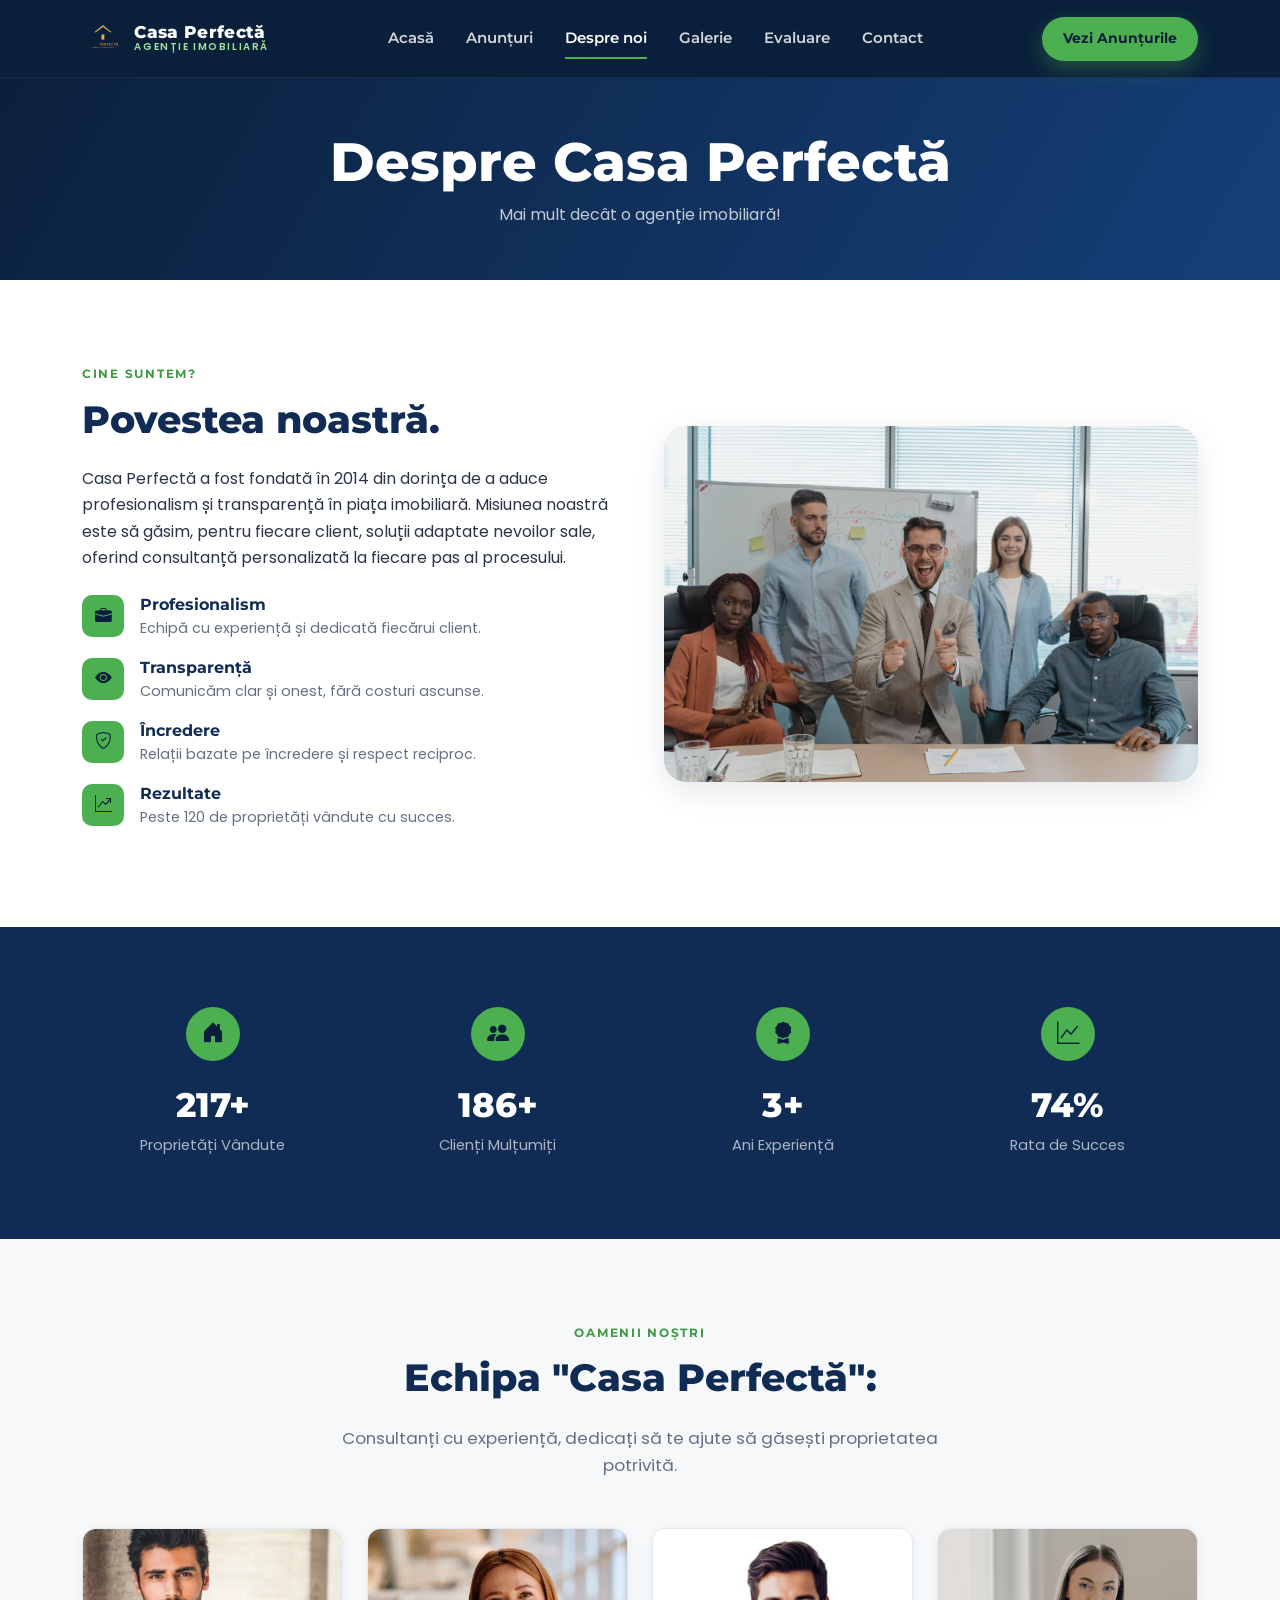
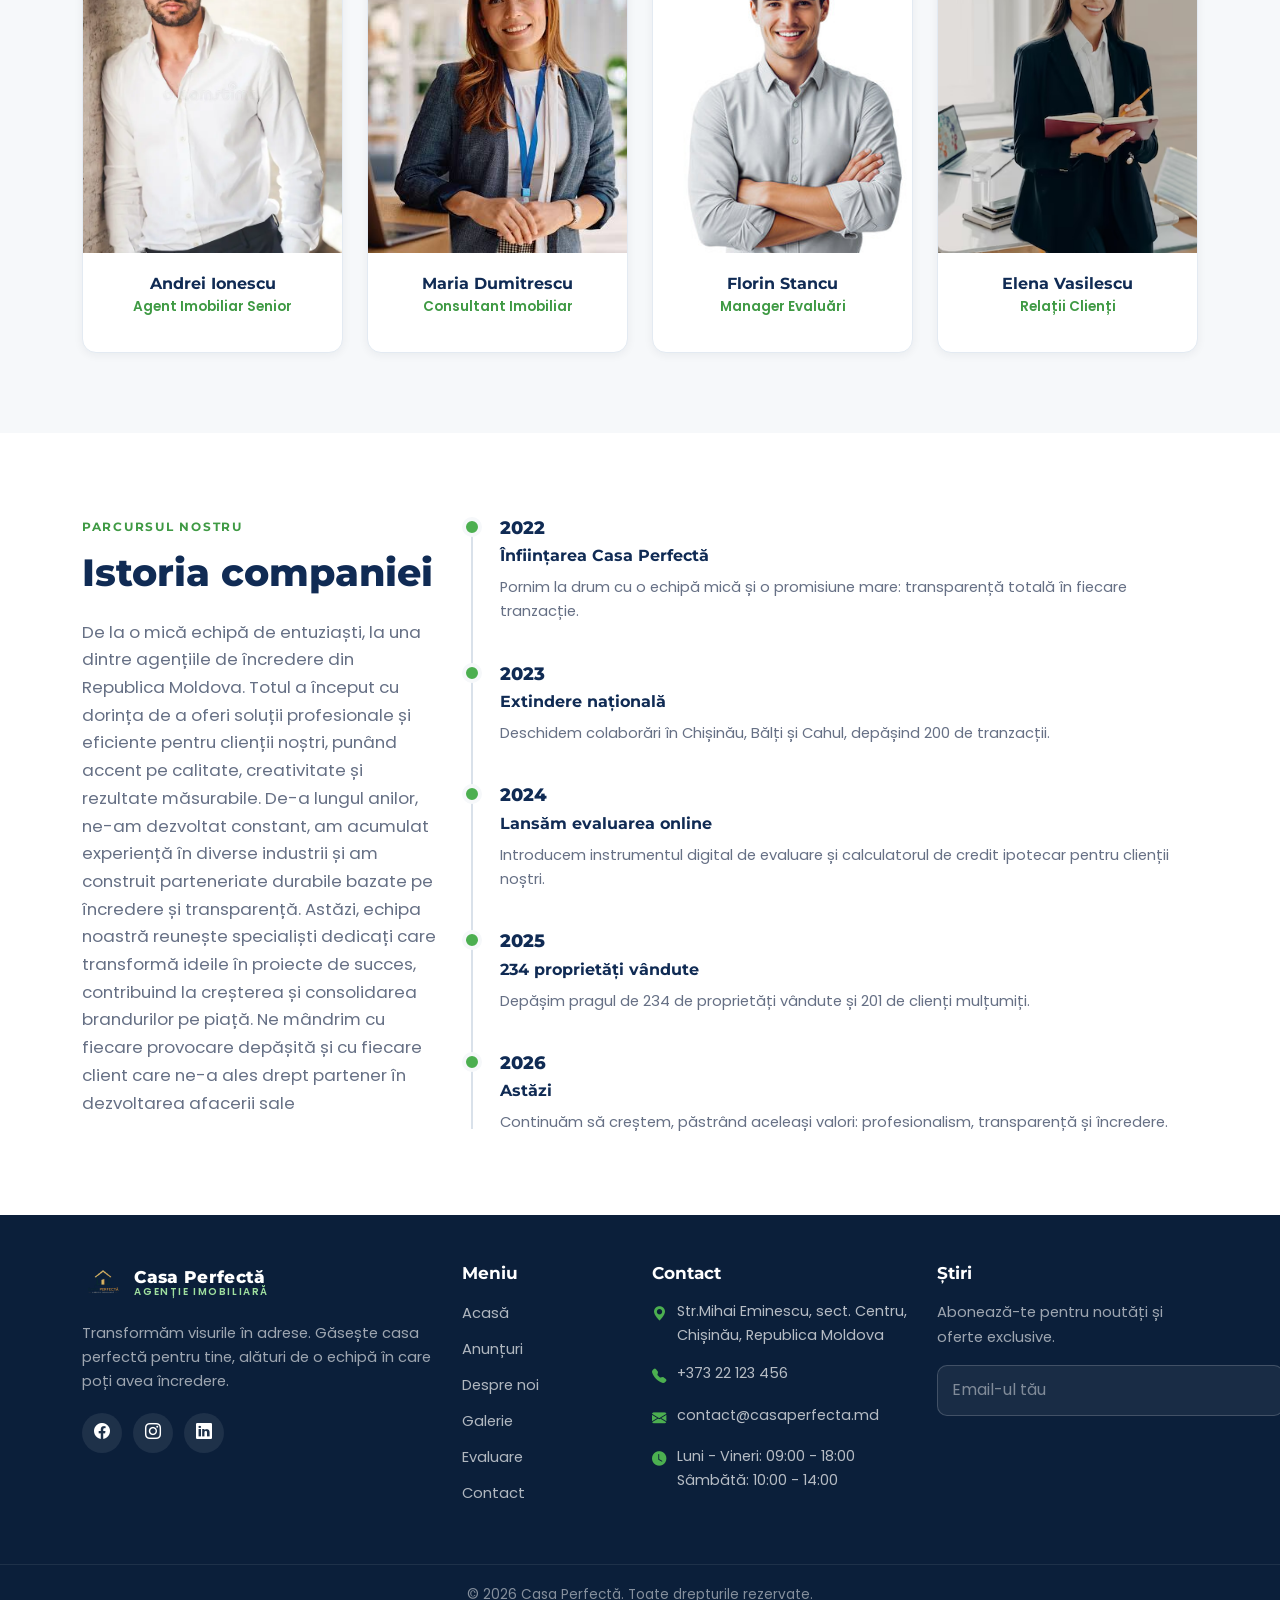
==== commit 3d96ad66: "Actualizare fisiere cod" ====
--- a/about.html
+++ b/about.html
@@ -1,321 +1,521 @@
-<!DOCTYPE html>
+<!doctype html>
 <html lang="ro-MD">
-<head>
-<meta charset="UTF-8">
-<meta name="viewport" content="width=device-width, initial-scale=1.0">
-<title>Despre Noi – Casa Perfectă Agenție Imobiliară</title>
-<meta name="description" content="Află povestea, misiunea și echipa Casa Perfectă – peste 10 ani de experiență și 120+ proprietăți vândute cu succes în Republica Moldova.">
-<meta name="robots" content="index, follow">
-<link rel="canonical" href="about.html">
-<meta property="og:title" content="Despre Noi – Casa Perfectă Republica Moldova">
-<meta property="og:description" content="Povestea, misiunea și echipa din spatele agenției Casa Perfectă.">
-<meta property="og:type" content="website">
-<link rel="icon" type="image/png" href="img/logo.png">
-<link rel="apple-touch-icon" href="img/logo.png">
-<link rel="preconnect" href="https://fonts.googleapis.com">
-<link rel="preconnect" href="https://fonts.gstatic.com" crossorigin>
-<link href="https://fonts.googleapis.com/css2?family=Montserrat:wght@500;600;700;800&family=Poppins:wght@300;400;500;600&display=swap" rel="stylesheet">
-<link href="https://cdn.jsdelivr.net/npm/bootstrap@5.3.3/dist/css/bootstrap.min.css" rel="stylesheet">
-<link href="https://cdn.jsdelivr.net/npm/bootstrap-icons@1.11.3/font/bootstrap-icons.css" rel="stylesheet">
-<link href="css/style.css" rel="stylesheet">
-</head>
-<body>
-<a href="#main-content" class="skip-link">Sari la conținutul principal</a>
-
-<header>
-  <nav class="site-navbar" id="siteNavbar">
-    <div class="container navbar-inner">
-      <a href="index.html" class="brand" aria-label="Casa Perfectă – Acasă">
-        <img src="img/logo.png" alt="Sigla agenției imobiliare Casa Perfectă" width="42" height="42">
-        <span class="brand-text"><strong>Casa Perfectă</strong><span>Agenție Imobiliară</span></span>
-      </a>
-      <ul class="nav-links d-none d-lg-flex">
-        <li><a href="index.html">Acasă</a></li>
-        <li><a href="listings.html">Anunțuri</a></li>
-        <li><a href="about.html" class="active" aria-current="page">Despre noi</a></li>
-        <li><a href="gallery.html">Galerie</a></li>
-        <li><a href="evaluation.html">Evaluare</a></li>
-        <li><a href="contact.html">Contact</a></li>
-      </ul>
-      <div class="d-none d-lg-block">
-        <a href="listings.html" class="btn btn-gold btn-sm-pill">Vezi Anunțurile</a>
+  <head>
+    <meta charset="UTF-8" />
+    <meta name="viewport" content="width=device-width, initial-scale=1.0" />
+    <title>Despre Noi – Casa Perfectă Agenție Imobiliară</title>
+    <link rel="shortcut icon" href="favicon.ico" type="image/png" />
+    <meta
+      name="description"
+      content="Află povestea, misiunea și echipa Casa Perfectă – peste 10 ani de experiență și 120+ proprietăți vândute cu succes în Republica Moldova."
+    />
+    <meta name="robots" content="index, follow" />
+    <link rel="canonical" href="about.html" />
+    <meta
+      property="og:title"
+      content="Despre Noi – Casa Perfectă Republica Moldova"
+    />
+    <meta
+      property="og:description"
+      content="Povestea, misiunea și echipa din spatele agenției Casa Perfectă."
+    />
+    <meta property="og:type" content="website" />
+    <link rel="icon" type="image/png" href="img/logo.png" />
+    <link rel="apple-touch-icon" href="img/logo.png" />
+    <link rel="preconnect" href="https://fonts.googleapis.com" />
+    <link rel="preconnect" href="https://fonts.gstatic.com" crossorigin />
+    <link
+      href="https://fonts.googleapis.com/css2?family=Montserrat:wght@500;600;700;800&family=Poppins:wght@300;400;500;600&display=swap"
+      rel="stylesheet"
+    />
+    <link
+      href="https://cdn.jsdelivr.net/npm/bootstrap@5.3.3/dist/css/bootstrap.min.css"
+      rel="stylesheet"
+    />
+    <link
+      href="https://cdn.jsdelivr.net/npm/bootstrap-icons@1.11.3/font/bootstrap-icons.css"
+      rel="stylesheet"
+    />
+    <link href="css/style.css" rel="stylesheet" />
+  </head>
+  <body>
+    <a href="#main-content" class="skip-link">Sari la conținutul principal</a>
+
+    <header>
+      <nav class="site-navbar" id="siteNavbar">
+        <div class="container navbar-inner">
+          <a href="index.html" class="brand" aria-label="Casa Perfectă – Acasă">
+            <img
+              src="img/logo.png"
+              alt="Sigla agenției imobiliare Casa Perfectă"
+              width="42"
+              height="42"
+            />
+            <span class="brand-text"
+              ><strong>Casa Perfectă</strong
+              ><span>Agenție Imobiliară</span></span
+            >
+          </a>
+          <ul class="nav-links d-none d-lg-flex">
+            <li><a href="index.html">Acasă</a></li>
+            <li><a href="listings.html">Anunțuri</a></li>
+            <li>
+              <a href="about.html" class="active" aria-current="page"
+                >Despre noi</a
+              >
+            </li>
+            <li><a href="gallery.html">Galerie</a></li>
+            <li><a href="evaluation.html">Evaluare</a></li>
+            <li><a href="contact.html">Contact</a></li>
+          </ul>
+          <div class="d-none d-lg-block">
+            <a href="listings.html" class="btn btn-gold btn-sm-pill"
+              >Vezi Anunțurile</a
+            >
+          </div>
+          <button
+            class="navbar-toggler-custom d-lg-none"
+            type="button"
+            data-bs-toggle="offcanvas"
+            data-bs-target="#mobileMenu"
+            aria-controls="mobileMenu"
+            aria-label="Deschide meniul de navigare"
+          >
+            <i class="bi bi-list"></i>
+          </button>
+        </div>
+      </nav>
+
+      <div
+        class="offcanvas offcanvas-end offcanvas-menu"
+        tabindex="-1"
+        id="mobileMenu"
+        aria-labelledby="mobileMenuLabel"
+      >
+        <div class="offcanvas-header">
+          <a href="index.html" class="brand">
+            <img
+              src="img/logo.png"
+              alt="Casa Perfectă"
+              width="38"
+              height="38"
+            />
+            <span class="brand-text"
+              ><strong>Casa Perfectă</strong
+              ><span>Agenție Imobiliară</span></span
+            >
+          </a>
+          <button
+            type="button"
+            class="btn-close btn-close-custom"
+            data-bs-dismiss="offcanvas"
+            aria-label="Închide meniul"
+          ></button>
+        </div>
+        <div class="offcanvas-body d-flex flex-column">
+          <ul class="nav-links">
+            <li><a href="index.html">Acasă</a></li>
+            <li><a href="listings.html">Anunțuri</a></li>
+            <li>
+              <a href="about.html" class="active" aria-current="page"
+                >Despre noi</a
+              >
+            </li>
+            <li><a href="gallery.html">Galerie</a></li>
+            <li><a href="evaluation.html">Evaluare</a></li>
+            <li><a href="contact.html">Contact</a></li>
+          </ul>
+          <a href="listings.html" class="btn btn-gold w-100">Vezi Anunțurile</a>
+          <a
+            href="tel:+37322123456"
+            class="btn btn-outline-light-custom w-100 mt-2"
+            >Sună acum</a
+          >
+        </div>
       </div>
-      <button class="navbar-toggler-custom d-lg-none" type="button" data-bs-toggle="offcanvas" data-bs-target="#mobileMenu" aria-controls="mobileMenu" aria-label="Deschide meniul de navigare">
-        <i class="bi bi-list"></i>
-      </button>
-    </div>
-  </nav>
-
-  <div class="offcanvas offcanvas-end offcanvas-menu" tabindex="-1" id="mobileMenu" aria-labelledby="mobileMenuLabel">
-    <div class="offcanvas-header">
-      <a href="index.html" class="brand">
-        <img src="img/logo.png" alt="Casa Perfectă" width="38" height="38">
-        <span class="brand-text"><strong>Casa Perfectă</strong><span>Agenție Imobiliară</span></span>
-      </a>
-      <button type="button" class="btn-close btn-close-custom" data-bs-dismiss="offcanvas" aria-label="Închide meniul"></button>
-    </div>
-    <div class="offcanvas-body d-flex flex-column">
-      <ul class="nav-links">
-        <li><a href="index.html">Acasă</a></li>
-        <li><a href="listings.html">Anunțuri</a></li>
-        <li><a href="about.html" class="active" aria-current="page">Despre noi</a></li>
-        <li><a href="gallery.html">Galerie</a></li>
-        <li><a href="evaluation.html">Evaluare</a></li>
-        <li><a href="contact.html">Contact</a></li>
-      </ul>
-      <a href="listings.html" class="btn btn-gold w-100">Vezi Anunțurile</a>
-      <a href="tel:+37322123456" class="btn btn-outline-light-custom w-100 mt-2">Sună acum</a>
-    </div>
-  </div>
-</header>
-
-<main id="main-content">
-  <section class="page-header">
-    <div class="container">
-      <h1>Despre Casa Perfectă</h1>
-      <p>Mai mult decât o agenție imobiliară</p>
-    </div>
-  </section>
-
-  <!-- POVESTEA NOASTRĂ -->
-  <section class="section-pad">
-    <div class="container">
-      <div class="row align-items-center g-5">
-        <div class="col-lg-6">
-          <span class="eyebrow">Cine suntem</span>
-          <h2>Povestea noastră</h2>
-          <p>Casa Perfectă a fost fondată în 2014 din dorința de a aduce profesionalism și transparență în piața imobiliară. Misiunea noastră este să găsim, pentru fiecare client, soluții adaptate nevoilor sale, oferind consultanță personalizată la fiecare pas al procesului.</p>
-
-          <ul class="value-list mt-4">
-            <li>
-              <div class="value-icon"><i class="bi bi-briefcase-fill"></i></div>
-              <div>
-                <h3>Profesionalism</h3>
-                <p>Echipă cu experiență și dedicată fiecărui client.</p>
+    </header>
+
+    <main id="main-content">
+      <section class="page-header">
+        <div class="container">
+          <h1>Despre Casa Perfectă</h1>
+          <p>Mai mult decât o agenție imobiliară!</p>
+        </div>
+      </section>
+
+      <section class="section-pad">
+        <div class="container">
+          <div class="row align-items-center g-5">
+            <div class="col-lg-6">
+              <span class="eyebrow">Cine suntem?</span>
+              <h2>Povestea noastră.</h2>
+              <p>
+                Casa Perfectă a fost fondată în 2014 din dorința de a aduce
+                profesionalism și transparență în piața imobiliară. Misiunea
+                noastră este să găsim, pentru fiecare client, soluții adaptate
+                nevoilor sale, oferind consultanță personalizată la fiecare pas
+                al procesului.
+              </p>
+
+              <ul class="value-list mt-4">
+                <li>
+                  <div class="value-icon">
+                    <i class="bi bi-briefcase-fill"></i>
+                  </div>
+                  <div>
+                    <h3>Profesionalism</h3>
+                    <p>Echipă cu experiență și dedicată fiecărui client.</p>
+                  </div>
+                </li>
+                <li>
+                  <div class="value-icon"><i class="bi bi-eye-fill"></i></div>
+                  <div>
+                    <h3>Transparență</h3>
+                    <p>Comunicăm clar și onest, fără costuri ascunse.</p>
+                  </div>
+                </li>
+                <li>
+                  <div class="value-icon">
+                    <i class="bi bi-shield-check"></i>
+                  </div>
+                  <div>
+                    <h3>Încredere</h3>
+                    <p>Relații bazate pe încredere și respect reciproc.</p>
+                  </div>
+                </li>
+                <li>
+                  <div class="value-icon">
+                    <i class="bi bi-graph-up-arrow"></i>
+                  </div>
+                  <div>
+                    <h3>Rezultate</h3>
+                    <p>Peste 120 de proprietăți vândute cu succes.</p>
+                  </div>
+                </li>
+              </ul>
+            </div>
+            <div class="col-lg-6">
+              <div class="about-photo">
+                <img
+                  src="img/team/team-group.jpg"
+                  alt="Echipa agenției imobiliare Casa Perfectă"
+                  loading="lazy"
+                  width="1200"
+                  height="900"
+                />
               </div>
-            </li>
-            <li>
-              <div class="value-icon"><i class="bi bi-eye-fill"></i></div>
-              <div>
-                <h3>Transparență</h3>
-                <p>Comunicăm clar și onest, fără costuri ascunse.</p>
+            </div>
+          </div>
+        </div>
+      </section>
+
+      <section class="section-pad bg-navy">
+        <div class="container">
+          <div class="counter-row on-dark">
+            <div class="counter-item">
+              <div class="counter-icon">
+                <i class="bi bi-house-door-fill"></i>
               </div>
-            </li>
-            <li>
-              <div class="value-icon"><i class="bi bi-shield-check"></i></div>
-              <div>
-                <h3>Încredere</h3>
-                <p>Relații bazate pe încredere și respect reciproc.</p>
+              <span class="counter-num" data-target="234" data-suffix="+"
+                >0</span
+              >
+              <span class="counter-label">Proprietăți Vândute</span>
+            </div>
+            <div class="counter-item">
+              <div class="counter-icon"><i class="bi bi-people-fill"></i></div>
+              <span class="counter-num" data-target="201" data-suffix="+"
+                >0</span
+              >
+              <span class="counter-label">Clienți Mulțumiți</span>
+            </div>
+            <div class="counter-item">
+              <div class="counter-icon"><i class="bi bi-award-fill"></i></div>
+              <span class="counter-num" data-target="4" data-suffix="+">0</span>
+              <span class="counter-label">Ani Experiență</span>
+            </div>
+            <div class="counter-item">
+              <div class="counter-icon"><i class="bi bi-graph-up"></i></div>
+              <span class="counter-num" data-target="80" data-suffix="%"
+                >0</span
+              >
+              <span class="counter-label">Rata de Succes</span>
+            </div>
+          </div>
+        </div>
+      </section>
+
+      <section class="section-pad bg-beige">
+        <div class="container">
+          <div class="text-center mb-5">
+            <span class="eyebrow">Oamenii noștri</span>
+            <h2>Echipa "Casa Perfectă":</h2>
+            <p class="section-subtitle mx-auto">
+              Consultanți cu experiență, dedicați să te ajute să găsești
+              proprietatea potrivită.
+            </p>
+          </div>
+          <div class="row g-4">
+            <div class="col-sm-6 col-lg-3">
+              <article class="team-card">
+                <div class="tc-media">
+                  <img
+                    src="img/team/team-1.jpg"
+                    alt="Andrei Ionescu, agent imobiliar senior la Casa Perfectă"
+                    loading="lazy"
+                    width="500"
+                    height="600"
+                  />
+                </div>
+                <div class="tc-body">
+                  <h3>Andrei Ionescu</h3>
+                  <p class="role">Agent Imobiliar Senior</p>
+                </div>
+              </article>
+            </div>
+            <div class="col-sm-6 col-lg-3">
+              <article class="team-card">
+                <div class="tc-media">
+                  <img
+                    src="img/team/team-2.jpg"
+                    alt="Maria Dumitrescu, consultant imobiliar la Casa Perfectă"
+                    loading="lazy"
+                    width="500"
+                    height="600"
+                  />
+                </div>
+                <div class="tc-body">
+                  <h3>Maria Dumitrescu</h3>
+                  <p class="role">Consultant Imobiliar</p>
+                </div>
+              </article>
+            </div>
+            <div class="col-sm-6 col-lg-3">
+              <article class="team-card">
+                <div class="tc-media">
+                  <img
+                    src="img/team/team-3.jpg"
+                    alt="Florin Stancu, manager evaluări la Casa Perfectă"
+                    loading="lazy"
+                    width="500"
+                    height="600"
+                  />
+                </div>
+                <div class="tc-body">
+                  <h3>Florin Stancu</h3>
+                  <p class="role">Manager Evaluări</p>
+                </div>
+              </article>
+            </div>
+            <div class="col-sm-6 col-lg-3">
+              <article class="team-card">
+                <div class="tc-media">
+                  <img
+                    src="img/team/team-4.jpg"
+                    alt="Elena Vasilescu, specialist relații clienți la Casa Perfectă"
+                    loading="lazy"
+                    width="500"
+                    height="600"
+                  />
+                </div>
+                <div class="tc-body">
+                  <h3>Elena Vasilescu</h3>
+                  <p class="role">Relații Clienți</p>
+                </div>
+              </article>
+            </div>
+          </div>
+        </div>
+      </section>
+
+      <section class="section-pad">
+        <div class="container">
+          <div class="row">
+            <div class="col-lg-4">
+              <span class="eyebrow">Parcursul nostru</span>
+              <h2>Istoria companiei</h2>
+              <p class="section-subtitle">
+                De la o mică echipă de entuziaști, la una dintre agențiile de
+                încredere din Republica Moldova. Totul a început cu dorința de a
+                oferi soluții profesionale și eficiente pentru clienții noștri,
+                punând accent pe calitate, creativitate și rezultate măsurabile.
+                De-a lungul anilor, ne-am dezvoltat constant, am acumulat
+                experiență în diverse industrii și am construit parteneriate
+                durabile bazate pe încredere și transparență. Astăzi, echipa
+                noastră reunește specialiști dedicați care transformă ideile în
+                proiecte de succes, contribuind la creșterea și consolidarea
+                brandurilor pe piață. Ne mândrim cu fiecare provocare depășită
+                și cu fiecare client care ne-a ales drept partener în
+                dezvoltarea afacerii sale
+              </p>
+            </div>
+            <div class="col-lg-8">
+              <div class="timeline mt-4 mt-lg-0">
+                <div class="timeline-item">
+                  <span class="year">2022</span>
+                  <h3>Înființarea Casa Perfectă</h3>
+                  <p>
+                    Pornim la drum cu o echipă mică și o promisiune mare:
+                    transparență totală în fiecare tranzacție.
+                  </p>
+                </div>
+                <div class="timeline-item">
+                  <span class="year">2023</span>
+                  <h3>Extindere națională</h3>
+                  <p>
+                    Deschidem colaborări în Chișinău, Bălți și Cahul, depășind
+                    200 de tranzacții.
+                  </p>
+                </div>
+                <div class="timeline-item">
+                  <span class="year">2024</span>
+                  <h3>Lansăm evaluarea online</h3>
+                  <p>
+                    Introducem instrumentul digital de evaluare și calculatorul
+                    de credit ipotecar pentru clienții noștri.
+                  </p>
+                </div>
+                <div class="timeline-item">
+                  <span class="year">2025</span>
+                  <h3>234 proprietăți vândute</h3>
+                  <p>
+                    Depășim pragul de 234 de proprietăți vândute și 201 de
+                    clienți mulțumiți.
+                  </p>
+                </div>
+                <div class="timeline-item">
+                  <span class="year">2026</span>
+                  <h3>Astăzi</h3>
+                  <p>
+                    Continuăm să creștem, păstrând aceleași valori:
+                    profesionalism, transparență și încredere.
+                  </p>
+                </div>
               </div>
-            </li>
-            <li>
-              <div class="value-icon"><i class="bi bi-graph-up-arrow"></i></div>
-              <div>
-                <h3>Rezultate</h3>
-                <p>Peste 120 de proprietăți vândute cu succes.</p>
-              </div>
-            </li>
-          </ul>
-        </div>
-        <div class="col-lg-6">
-          <div class="about-photo">
-            <img src="img/team/team-group.jpg" alt="Echipa agenției imobiliare Casa Perfectă" loading="lazy" width="1200" height="900">
+            </div>
+          </div>
+        </div>
+      </section>
+    </main>
+
+    <footer class="site-footer">
+      <div class="container py-5">
+        <div class="row gy-4">
+          <div class="col-lg-4 col-md-6">
+            <a href="index.html" class="brand mb-3 d-inline-flex">
+              <img
+                src="img/logo.png"
+                alt="Casa Perfectă"
+                width="42"
+                height="42"
+              />
+              <span class="brand-text"
+                ><strong>Casa Perfectă</strong
+                ><span>Agenție Imobiliară</span></span
+              >
+            </a>
+            <p>
+              Transformăm visurile în adrese. Găsește casa perfectă pentru tine,
+              alături de o echipă în care poți avea încredere.
+            </p>
+            <div class="social-icons">
+              <a
+                href="https://facebook.com"
+                target="_blank"
+                rel="noopener noreferrer"
+                aria-label="Pagina noastră de Facebook"
+                ><i class="bi bi-facebook"></i
+              ></a>
+              <a
+                href="https://instagram.com"
+                target="_blank"
+                rel="noopener noreferrer"
+                aria-label="Pagina noastră de Instagram"
+                ><i class="bi bi-instagram"></i
+              ></a>
+              <a
+                href="https://linkedin.com"
+                target="_blank"
+                rel="noopener noreferrer"
+                aria-label="Pagina noastră de LinkedIn"
+                ><i class="bi bi-linkedin"></i
+              ></a>
+            </div>
+          </div>
+          <div class="col-lg-2 col-md-6">
+            <h3>Meniu</h3>
+            <ul class="footer-links">
+              <li><a href="index.html">Acasă</a></li>
+              <li><a href="listings.html">Anunțuri</a></li>
+              <li><a href="about.html">Despre noi</a></li>
+              <li><a href="gallery.html">Galerie</a></li>
+              <li><a href="evaluation.html">Evaluare</a></li>
+              <li><a href="contact.html">Contact</a></li>
+            </ul>
+          </div>
+          <div class="col-lg-3 col-md-6">
+            <h3>Contact</h3>
+            <ul class="footer-contact">
+              <li>
+                <i class="bi bi-geo-alt-fill"></i
+                ><span
+                  >Str.Mihai Eminescu, sect. Centru, Chișinău, Republica
+                  Moldova</span
+                >
+              </li>
+              <li>
+                <i class="bi bi-telephone-fill"></i
+                ><span><a href="tel:+37322123456">+373 22 123 456</a></span>
+              </li>
+              <li>
+                <i class="bi bi-envelope-fill"></i
+                ><span
+                  ><a href="mailto:contact@casaperfecta.md"
+                    >contact@casaperfecta.md</a
+                  ></span
+                >
+              </li>
+              <li>
+                <i class="bi bi-clock-fill"></i
+                ><span
+                  >Luni - Vineri: 09:00 - 18:00<br />Sâmbătă: 10:00 -
+                  14:00</span
+                >
+              </li>
+            </ul>
+          </div>
+          <div class="col-lg-3 col-md-6">
+            <h3>Știri</h3>
+            <p>Abonează-te pentru noutăți și oferte exclusive.</p>
+            <form class="newsletter-form" id="newsletterForm" novalidate>
+              <label for="newsletterEmail" class="visually-hidden"
+                >Adresa ta de email</label
+              >
+              <input
+                type="email"
+                id="newsletterEmail"
+                placeholder="Email-ul tău"
+                required
+              />
+              <button type="submit" aria-label="Abonează-te">
+                <i class="bi bi-send-fill"></i>
+              </button>
+            </form>
           </div>
         </div>
       </div>
-    </div>
-  </section>
-
-  <!-- COUNTER -->
-  <section class="section-pad bg-navy">
-    <div class="container">
-      <div class="counter-row on-dark">
-        <div class="counter-item">
-          <div class="counter-icon"><i class="bi bi-house-door-fill"></i></div>
-          <span class="counter-num" data-target="120" data-suffix="+">0</span>
-          <span class="counter-label">Proprietăți Vândute</span>
-        </div>
-        <div class="counter-item">
-          <div class="counter-icon"><i class="bi bi-people-fill"></i></div>
-          <span class="counter-num" data-target="250" data-suffix="+">0</span>
-          <span class="counter-label">Clienți Mulțumiți</span>
-        </div>
-        <div class="counter-item">
-          <div class="counter-icon"><i class="bi bi-award-fill"></i></div>
-          <span class="counter-num" data-target="10" data-suffix="+">0</span>
-          <span class="counter-label">Ani Experiență</span>
-        </div>
-        <div class="counter-item">
-          <div class="counter-icon"><i class="bi bi-graph-up"></i></div>
-          <span class="counter-num" data-target="98" data-suffix="%">0</span>
-          <span class="counter-label">Rata de Succes</span>
+      <div class="footer-bottom">
+        <div class="container">
+          &copy; <span id="currentYear">2026</span> Casa Perfectă. Toate
+          drepturile rezervate.
         </div>
       </div>
-    </div>
-  </section>
-
-  <!-- ECHIPA -->
-  <section class="section-pad bg-beige">
-    <div class="container">
-      <div class="text-center mb-5">
-        <span class="eyebrow">Oamenii noștri</span>
-        <h2>Echipa Casa Perfectă</h2>
-        <p class="section-subtitle mx-auto">Consultanți cu experiență, dedicați să te ajute să găsești proprietatea potrivită.</p>
-      </div>
-      <div class="row g-4">
-        <div class="col-sm-6 col-lg-3">
-          <article class="team-card">
-            <div class="tc-media"><img src="img/team/team-1.jpg" alt="Andrei Ionescu, agent imobiliar senior la Casa Perfectă" loading="lazy" width="500" height="600"></div>
-            <div class="tc-body">
-              <h3>Andrei Ionescu</h3>
-              <p class="role">Agent Imobiliar Senior</p>
-              <div class="social-icons">
-                <a href="https://linkedin.com" target="_blank" rel="noopener noreferrer" aria-label="LinkedIn Andrei Ionescu"><i class="bi bi-linkedin"></i></a>
-                <a href="mailto:andrei@casaperfecta.md" aria-label="Email Andrei Ionescu"><i class="bi bi-envelope-fill"></i></a>
-              </div>
-            </div>
-          </article>
-        </div>
-        <div class="col-sm-6 col-lg-3">
-          <article class="team-card">
-            <div class="tc-media"><img src="img/team/team-2.jpg" alt="Maria Dumitrescu, consultant imobiliar la Casa Perfectă" loading="lazy" width="500" height="600"></div>
-            <div class="tc-body">
-              <h3>Maria Dumitrescu</h3>
-              <p class="role">Consultant Imobiliar</p>
-              <div class="social-icons">
-                <a href="https://linkedin.com" target="_blank" rel="noopener noreferrer" aria-label="LinkedIn Maria Dumitrescu"><i class="bi bi-linkedin"></i></a>
-                <a href="mailto:maria@casaperfecta.md" aria-label="Email Maria Dumitrescu"><i class="bi bi-envelope-fill"></i></a>
-              </div>
-            </div>
-          </article>
-        </div>
-        <div class="col-sm-6 col-lg-3">
-          <article class="team-card">
-            <div class="tc-media"><img src="img/team/team-3.jpg" alt="Florin Stancu, manager evaluări la Casa Perfectă" loading="lazy" width="500" height="600"></div>
-            <div class="tc-body">
-              <h3>Florin Stancu</h3>
-              <p class="role">Manager Evaluări</p>
-              <div class="social-icons">
-                <a href="https://linkedin.com" target="_blank" rel="noopener noreferrer" aria-label="LinkedIn Florin Stancu"><i class="bi bi-linkedin"></i></a>
-                <a href="mailto:florin@casaperfecta.md" aria-label="Email Florin Stancu"><i class="bi bi-envelope-fill"></i></a>
-              </div>
-            </div>
-          </article>
-        </div>
-        <div class="col-sm-6 col-lg-3">
-          <article class="team-card">
-            <div class="tc-media"><img src="img/team/team-4.jpg" alt="Elena Vasilescu, specialist relații clienți la Casa Perfectă" loading="lazy" width="500" height="600"></div>
-            <div class="tc-body">
-              <h3>Elena Vasilescu</h3>
-              <p class="role">Relații Clienți</p>
-              <div class="social-icons">
-                <a href="https://linkedin.com" target="_blank" rel="noopener noreferrer" aria-label="LinkedIn Elena Vasilescu"><i class="bi bi-linkedin"></i></a>
-                <a href="mailto:elena@casaperfecta.md" aria-label="Email Elena Vasilescu"><i class="bi bi-envelope-fill"></i></a>
-              </div>
-            </div>
-          </article>
-        </div>
-      </div>
-    </div>
-  </section>
-
-  <!-- TIMELINE -->
-  <section class="section-pad">
-    <div class="container">
-      <div class="row">
-        <div class="col-lg-4">
-          <span class="eyebrow">Parcursul nostru</span>
-          <h2>Istoria companiei</h2>
-          <p class="section-subtitle">De la o mică echipă de entuziaști, la una dintre agențiile de încredere din Republica Moldova.</p>
-        </div>
-        <div class="col-lg-8">
-          <div class="timeline mt-4 mt-lg-0">
-            <div class="timeline-item">
-              <span class="year">2014</span>
-              <h3>Înființarea Casa Perfectă</h3>
-              <p>Pornim la drum cu o echipă mică și o promisiune mare: transparență totală în fiecare tranzacție.</p>
-            </div>
-            <div class="timeline-item">
-              <span class="year">2017</span>
-              <h3>Extindere națională</h3>
-              <p>Deschidem colaborări în Chișinău, Bălți și Cahul, depășind 500 de tranzacții.</p>
-            </div>
-            <div class="timeline-item">
-              <span class="year">2020</span>
-              <h3>Lansăm evaluarea online</h3>
-              <p>Introducem instrumentul digital de evaluare și calculatorul de credit ipotecar pentru clienții noștri.</p>
-            </div>
-            <div class="timeline-item">
-              <span class="year">2023</span>
-              <h3>120+ proprietăți vândute</h3>
-              <p>Depășim pragul de 120 de proprietăți vândute și 250 de clienți mulțumiți.</p>
-            </div>
-            <div class="timeline-item">
-              <span class="year">2026</span>
-              <h3>Astăzi</h3>
-              <p>Continuăm să creștem, păstrând aceleași valori: profesionalism, transparență și încredere.</p>
-            </div>
-          </div>
-        </div>
-      </div>
-    </div>
-  </section>
-</main>
-
-<footer class="site-footer">
-  <div class="container py-5">
-    <div class="row gy-4">
-      <div class="col-lg-4 col-md-6">
-        <a href="index.html" class="brand mb-3 d-inline-flex">
-          <img src="img/logo.png" alt="Casa Perfectă" width="42" height="42">
-          <span class="brand-text"><strong>Casa Perfectă</strong><span>Agenție Imobiliară</span></span>
-        </a>
-        <p>Transformăm visurile în adrese. Găsește casa perfectă pentru tine, alături de o echipă în care poți avea încredere.</p>
-        <div class="social-icons">
-          <a href="https://facebook.com" target="_blank" rel="noopener noreferrer" aria-label="Pagina noastră de Facebook"><i class="bi bi-facebook"></i></a>
-          <a href="https://instagram.com" target="_blank" rel="noopener noreferrer" aria-label="Pagina noastră de Instagram"><i class="bi bi-instagram"></i></a>
-          <a href="https://linkedin.com" target="_blank" rel="noopener noreferrer" aria-label="Pagina noastră de LinkedIn"><i class="bi bi-linkedin"></i></a>
-        </div>
-      </div>
-      <div class="col-lg-2 col-md-6">
-        <h3>Meniu</h3>
-        <ul class="footer-links">
-          <li><a href="index.html">Acasă</a></li>
-          <li><a href="listings.html">Anunțuri</a></li>
-          <li><a href="about.html">Despre noi</a></li>
-          <li><a href="gallery.html">Galerie</a></li>
-          <li><a href="evaluation.html">Evaluare</a></li>
-          <li><a href="contact.html">Contact</a></li>
-        </ul>
-      </div>
-      <div class="col-lg-3 col-md-6">
-        <h3>Contact</h3>
-        <ul class="footer-contact">
-          <li><i class="bi bi-geo-alt-fill"></i><span>Str. Exemplu nr. 123, sect. Centru, Chișinău, Republica Moldova</span></li>
-          <li><i class="bi bi-telephone-fill"></i><span><a href="tel:+37322123456">+373 22 123 456</a></span></li>
-          <li><i class="bi bi-envelope-fill"></i><span><a href="mailto:contact@casaperfecta.md">contact@casaperfecta.md</a></span></li>
-          <li><i class="bi bi-clock-fill"></i><span>Luni - Vineri: 09:00 - 18:00<br>Sâmbătă: 10:00 - 14:00</span></li>
-        </ul>
-      </div>
-      <div class="col-lg-3 col-md-6">
-        <h3>Newsletter</h3>
-        <p>Abonează-te pentru noutăți și oferte exclusive.</p>
-        <form class="newsletter-form" id="newsletterForm" novalidate>
-          <label for="newsletterEmail" class="visually-hidden">Adresa ta de email</label>
-          <input type="email" id="newsletterEmail" placeholder="Email-ul tău" required>
-          <button type="submit" aria-label="Abonează-te"><i class="bi bi-send-fill"></i></button>
-        </form>
-      </div>
-    </div>
-  </div>
-  <div class="footer-bottom">
-    <div class="container">&copy; <span id="currentYear">2026</span> Casa Perfectă. Toate drepturile rezervate.</div>
-  </div>
-</footer>
-
-<button class="back-to-top" id="backToTop" aria-label="Înapoi sus"><i class="bi bi-arrow-up"></i></button>
-
-<script src="https://cdn.jsdelivr.net/npm/bootstrap@5.3.3/dist/js/bootstrap.bundle.min.js"></script>
-<script src="js/main.js" defer></script>
-</body>
+    </footer>
+
+    <button class="back-to-top" id="backToTop" aria-label="Înapoi sus">
+      <i class="bi bi-arrow-up"></i>
+    </button>
+
+    <script src="https://cdn.jsdelivr.net/npm/bootstrap@5.3.3/dist/js/bootstrap.bundle.min.js"></script>
+    <script src="js/main.js" defer></script>
+  </body>
 </html>
--- a/css/style.css
+++ b/css/style.css
@@ -1,13 +1,5 @@
-/* ==========================================================================
-   CASA PERFECTĂ — style.css
-   Agenție imobiliară — foaie de stil principală
-  Paletă: albastru închis + verde accent (vezi variabile mai jos)
-   Fonturi: Montserrat (titluri) / Poppins (text)
-   ========================================================================== */
-
-/* ---------- 1. DESIGN TOKENS ---------- */
+
 :root{
-  /* Culori principale */
   --navy-900:#0b1f3a;
   --navy-800:#102b54;
   --navy-700:#15407a;
@@ -34,11 +26,9 @@
   --text-body:#2b3548;
   --text-muted:#667085;
 
-  /* Tipografie */
   --font-heading:'Montserrat', sans-serif;
   --font-body:'Poppins', sans-serif;
 
-  /* Layout */
   --radius-sm:8px;
   --radius-md:14px;
   --radius-lg:22px;
@@ -48,7 +38,6 @@
   --navbar-h:78px;
 }
 
-/* ---------- 2. RESET / BASE ---------- */
 html{scroll-behavior:smooth; scroll-padding-top:calc(var(--navbar-h) + 12px);}
 body{
   font-family:var(--font-body);
@@ -95,7 +84,6 @@
 
 :focus-visible{outline:3px solid var(--gold-400); outline-offset:2px; border-radius:4px;}
 
-/* ---------- 3. BUTTONS ---------- */
 .btn{
   font-family:var(--font-heading);
   font-weight:700;
@@ -151,7 +139,6 @@
 .btn-link-gold:hover{border-color:var(--gold-500); color:var(--gold-700);}
 .btn-sm-pill{border-radius:999px; padding:.55rem 1.2rem; font-size:.85rem;}
 
-/* ---------- 4. NAVBAR ---------- */
 .site-navbar{
   position:fixed; top:0; left:0; right:0; z-index:1040;
   height:var(--navbar-h);
@@ -200,7 +187,6 @@
 .offcanvas-menu .btn{width:100%; margin-top:1.2rem;}
 .btn-close-custom{filter:invert(1); opacity:.8;}
 
-/* ---------- 5. HERO (index) ---------- */
 .hero-home{
   --hero-img:url("../img/hero/hero-home.jpg");
 }
@@ -249,7 +235,6 @@
 .advantage-card h3{color:var(--white) !important; font-size:1.05rem; margin-bottom:.35rem;}
 .advantage-card p{color:rgba(255,255,255,.68); font-size:.92rem; margin-bottom:0;}
 
-/* Page header banner (toate paginile interioare) */
 .page-header{
   background:linear-gradient(120deg, var(--navy-900), var(--navy-700));
   color:var(--white);
@@ -260,7 +245,7 @@
 .page-header h1{color:var(--white) !important; margin-bottom:.5rem;}
 .page-header p{color:rgba(255,255,255,.75); max-width:560px; margin:0 auto;}
 
-/* ---------- 6. CARDS: proprietăți ---------- */
+
 .property-card{
   background:var(--white);
   border-radius:var(--radius-md);
@@ -302,7 +287,6 @@
 }
 .pc-specs span{display:flex; align-items:center; gap:.35rem;}
 
-/* ---------- 7. TESTIMONIALS ---------- */
 .testimonial-section{
   background:linear-gradient(120deg, var(--navy-900), var(--navy-700));
   color:var(--white);
@@ -332,7 +316,6 @@
 }
 .slider-dots button.active{background:var(--gold-500); width:22px; border-radius:6px;}
 
-/* ---------- 8. COUNTERS ---------- */
 .counter-row{display:grid; grid-template-columns:repeat(4,1fr); gap:1.5rem; text-align:center;}
 @media (max-width:767.98px){.counter-row{grid-template-columns:repeat(2,1fr); gap:1.2rem;}}
 .counter-item .counter-icon{
@@ -347,7 +330,6 @@
 .counter-item .counter-label{color:var(--text-muted); font-size:.92rem;}
 .counter-row.on-dark .counter-label{color:rgba(255,255,255,.65);}
 
-/* ---------- 9. FOOTER ---------- */
 .site-footer{background:var(--navy-900); color:rgba(255,255,255,.72);}
 .site-footer h3{color:var(--white) !important; font-size:1.05rem; margin-bottom:1.1rem;}
 .site-footer .brand-text strong{color:var(--white);}
@@ -376,7 +358,7 @@
 }
 .footer-bottom{border-top:1px solid rgba(255,255,255,.08); padding:1.2rem 0; font-size:.85rem; text-align:center; color:rgba(255,255,255,.5);}
 
-/* ---------- 10. BACK TO TOP ---------- */
+
 .back-to-top{
   position:fixed; right:1.4rem; bottom:1.4rem; z-index:1030;
   width:48px; height:48px; border-radius:50%;
@@ -389,7 +371,6 @@
 .back-to-top.show{opacity:1; visibility:visible; transform:translateY(0);}
 .back-to-top:hover{background:var(--gold-600);}
 
-/* ---------- 11. LISTINGS PAGE: filtre ---------- */
 .filter-bar{
   background:var(--white);
   border-radius:var(--radius-md);
@@ -420,7 +401,6 @@
 .pagination-custom button.active{background:var(--navy-800); color:var(--white); border-color:var(--navy-800);}
 .pagination-custom button:disabled{opacity:.4;}
 
-/* ---------- 12. ABOUT PAGE ---------- */
 .value-list li{display:flex; gap:1rem; margin-bottom:1.1rem;}
 .value-list .value-icon{
   width:42px; height:42px; border-radius:10px; background:var(--gold-500); color:var(--navy-900);
@@ -452,7 +432,6 @@
 .timeline-item h3{margin-top:.25rem; font-size:1rem;}
 .timeline-item p{color:var(--text-muted); font-size:.92rem; margin-bottom:0;}
 
-/* ---------- 13. GALERIE + LIGHTBOX ---------- */
 .gallery-filters{display:flex; flex-wrap:wrap; gap:.6rem; justify-content:center; margin-bottom:2.5rem;}
 .gallery-filters button{
   border:1px solid var(--gray-200); background:var(--white); color:var(--navy-700);
@@ -510,7 +489,6 @@
   .lightbox-close{top:.7rem; right:.7rem;}
 }
 
-/* ---------- 14. FORMS (contact / evaluare) ---------- */
 .form-card{background:var(--white); border-radius:var(--radius-lg); box-shadow:var(--shadow-md); padding:2.2rem; border:1px solid var(--gray-200);}
 .form-card-dark{background:var(--navy-800); color:var(--white); border-radius:var(--radius-lg); padding:2.2rem;}
 .form-card-dark h2, .form-card-dark h3{color:var(--white) !important;}
@@ -538,7 +516,6 @@
 .form-success-msg.show{display:flex;}
 .form-card-dark .form-success-msg{background:rgba(76,175,80,.18); color:#a5e6a8;}
 
-/* Rezultat evaluare / credit */
 .result-box{
   background:linear-gradient(135deg, var(--navy-800), var(--navy-700));
   color:var(--white); border-radius:var(--radius-lg); padding:2.2rem; text-align:center; height:100%;
@@ -554,7 +531,6 @@
 .calc-breakdown div{display:flex; justify-content:space-between; padding:.4rem 0; border-bottom:1px dashed rgba(255,255,255,.15);}
 .calc-breakdown div:last-child{border-bottom:0;}
 
-/* ---------- 15. CONTACT INFO + MAP ---------- */
 .contact-info-list li{display:flex; gap:1rem; margin-bottom:1.4rem;}
 .contact-info-list .ci-icon{
   width:46px; height:46px; border-radius:12px; background:var(--gold-500); color:var(--navy-900);
@@ -564,14 +540,13 @@
 .contact-info-list p{font-size:.9rem; color:rgba(255,255,255,.65); margin-bottom:0;}
 .map-frame{border-radius:var(--radius-md); overflow:hidden; box-shadow:var(--shadow-md); border:0; width:100%; height:280px;}
 
-/* ---------- 16. UI COMPONENTS PALETTE (referință internă, neutilizat pe site) ---------- */
 .skip-link{
   position:absolute; left:-999px; top:auto; background:var(--gold-500); color:var(--navy-900);
   padding:.8rem 1.2rem; z-index:2000; border-radius:0 0 10px 0; font-weight:700;
 }
 .skip-link:focus{left:0; top:0;}
 
-/* ---------- 17. ANIMATIONS / REVEAL ---------- */
+
 .reveal{opacity:0; transform:translateY(24px); transition:opacity .6s ease, transform .6s ease;}
 .reveal.in{opacity:1; transform:translateY(0);}
 @media (prefers-reduced-motion: reduce){
@@ -580,7 +555,7 @@
   .reveal{opacity:1; transform:none;}
 }
 
-/* ---------- 18. UTILITARE ---------- */
+
 .text-gold{color:var(--gold-500) !important;}
 .bg-gold-soft{background:var(--gold-300) !important;}
 .rounded-xl{border-radius:var(--radius-lg) !important;}
@@ -589,7 +564,6 @@
 
 ::selection{background:var(--gold-400); color:var(--navy-900);}
 
-/* Scrollbar fin (webkit) */
 ::-webkit-scrollbar{width:10px;}
 ::-webkit-scrollbar-track{background:var(--gray-100);}
 ::-webkit-scrollbar-thumb{background:var(--gold-400); border-radius:10px;}
